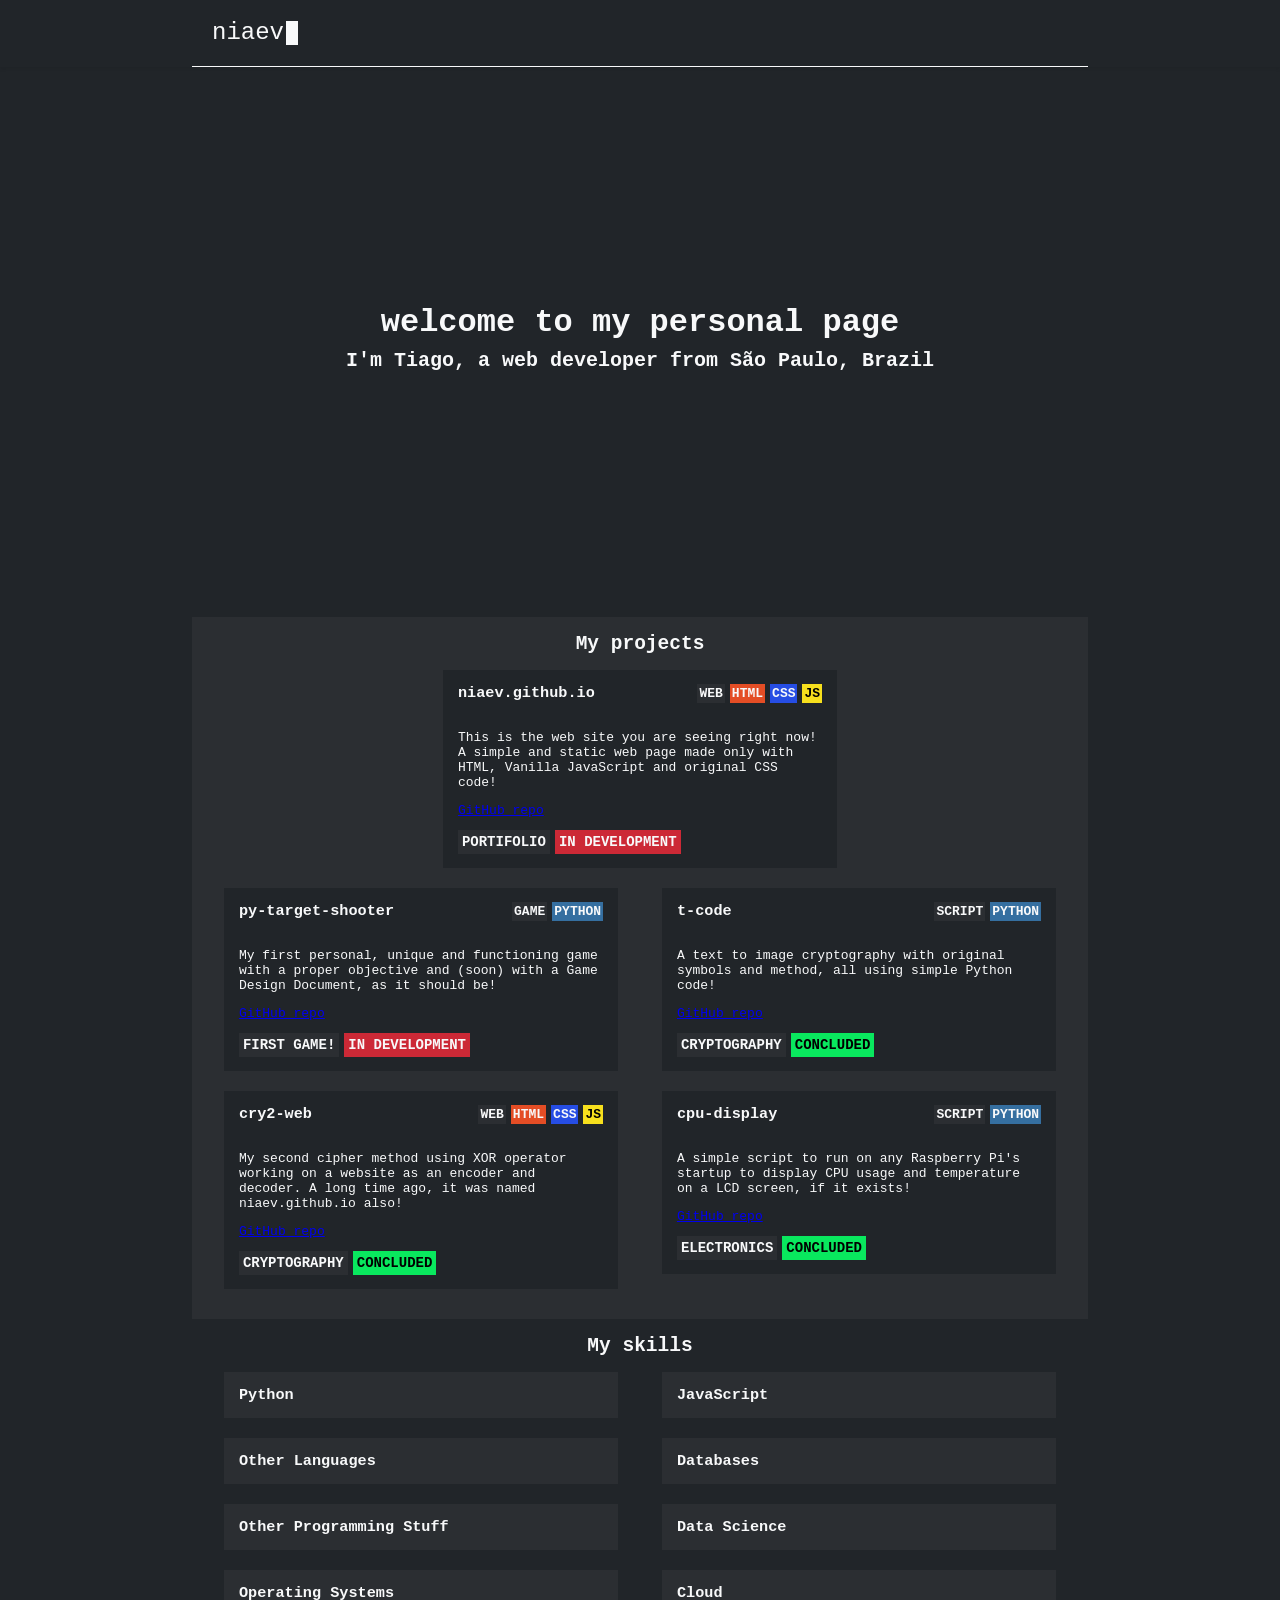
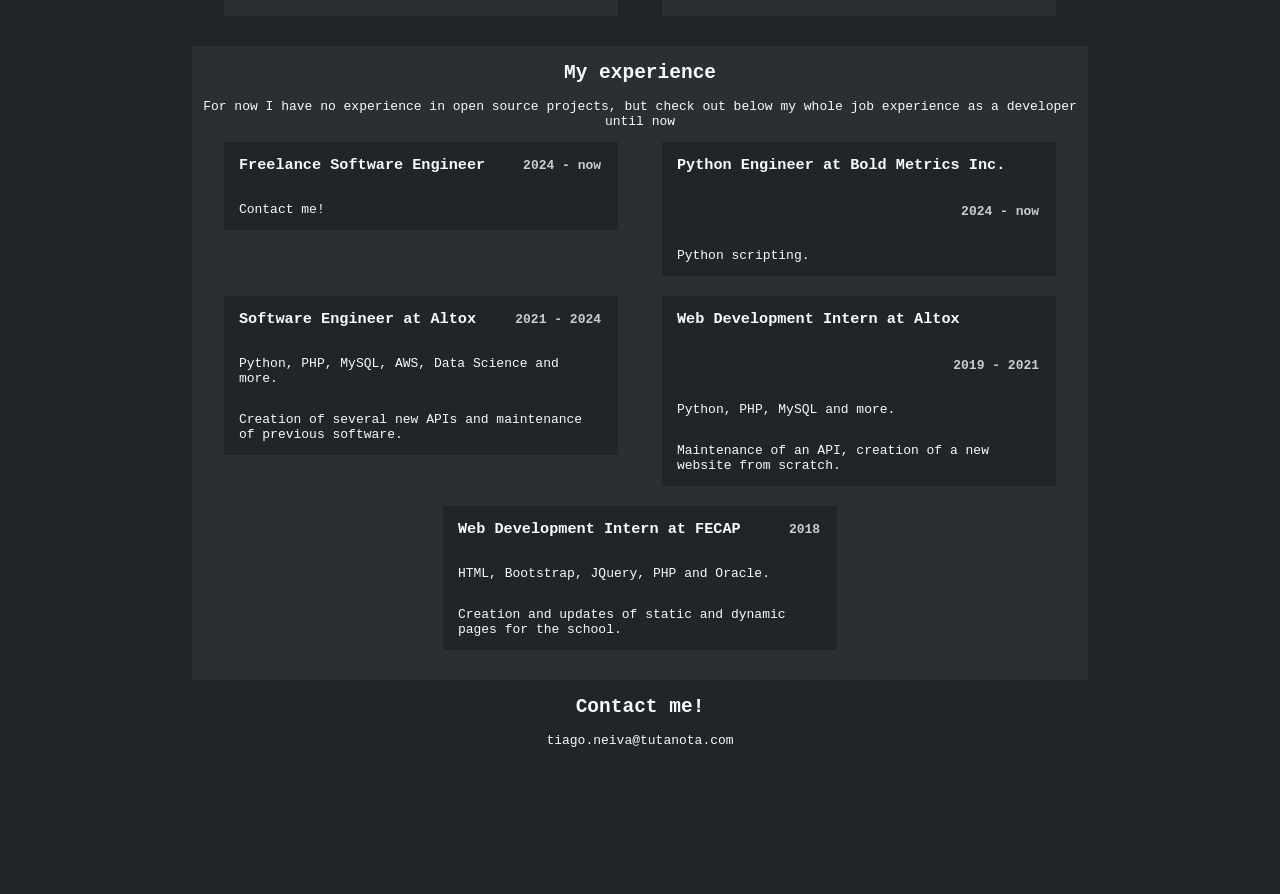
==== index.html @ ee52fa47 "add jobs descriptions" ====
<!DOCTYPE html>
<html lang="en">
<head>
    <meta charset="UTF-8">
    <meta http-equiv="X-UA-Compatible" content="IE=edge">
    <meta name="viewport" content="width=device-width, initial-scale=1.0">
    <title>niaev</title>

    <link rel="stylesheet" href="public/css/base.css">
    <link rel="stylesheet" href="public/css/header.css">
    <link rel="stylesheet" href="public/css/main-content.css">
    <link rel="stylesheet" href="public/css/welcoming.css">
    <link rel="stylesheet" href="public/css/projects.css">
    <link rel="stylesheet" href="public/css/skills.css">
    <link rel="stylesheet" href="public/css/experiences.css">
    <link rel="stylesheet" href="public/css/contact.css">
</head>
<body>
    <header>
        <div class="my-container">
            <div class="my-row">
                <span id="my-name">niaev</span><div class="flashing-thing"></div>
            </div>
        </div>
    </header>

    <main>
        <div class="my-container">
            
            <section class="welcoming">
                <div class="background">
                    <video autoplay="true" loop="true" muted="true">
                        <source src="public/img/laptop-dark.mp4" type="video/mp4">
                    </video>
                </div>
                <div class="text">
                    <h2>welcome to my personal page</h2>
                    <h5>I'm Tiago, a web developer from São Paulo, Brazil</h5>
                </div>
            </section>

            <section>

                <h2>My projects</h2>

                <div class="my-row project-list">
                    
                    <div class="my-cell project-card" style="margin: 0 auto;">
                        <div class="inner-div">
                            <div class="my-row">
                                <h3>niaev.github.io</h3>

                                <span class="language first" id="type">WEB</span>
                                <span class="language" id="html">HTML</span>
                                <span class="language" id="css">CSS</span>
                                <span class="language" id="js">JS</span>
                            </div>
                            <div class="my-row">
                                <p>
                                    This is the web site you are seeing right now! A simple and static web page made only with HTML, Vanilla JavaScript and original CSS code!
                                </p>
                            </div>
                            <div class="my-row">
                                <a 
                                href="https://github.com/Niaev/niaev.github.io">
                                    GitHub repo
                                </a>
                            </div>
                            <div class="my-row">
                                <span class="tag first" id="type">PORTIFOLIO</span>
                                <span class="tag" id="dev">IN DEVELOPMENT</span>
                            </div>
                        </div>
                    </div>

                </div>

                <div class="my-row project-list">
                    
                    <div class="my-cell project-card">
                        <div class="inner-div">
                            <div class="my-row">
                                <h3>py-target-shooter</h3>

                                <span class="language first" id="type">GAME</span>
                                <span class="language" id="py">PYTHON</span>
                            </div>
                            <div class="my-row">
                                <p>
                                    My first personal, unique and functioning game with a proper objective and (soon) with a Game Design Document, as it should be!
                                </p>
                            </div>
                            <div class="my-row">
                                <a 
                                href="https://github.com/Niaev/py-target-shooter">
                                    GitHub repo
                                </a>
                            </div>
                            <div class="my-row">
                                <span class="tag first" id="type">FIRST GAME!</span>
                                <span class="tag" id="dev">IN DEVELOPMENT</span>
                            </div>
                        </div>
                    </div>

                    <div class="my-cell project-card">
                        <div class="inner-div">
                            <div class="my-row">
                                <h3>t-code</h3>

                                <span class="language first" id="type">SCRIPT</span>
                                <span class="language" id="py">PYTHON</span>
                            </div>
                            <div class="my-row">
                                <p>
                                    A text to image cryptography with original symbols and method, all using simple Python code!
                                </p>
                            </div>
                            <div class="my-row">
                                <a 
                                href="https://github.com/Niaev/t-code">
                                    GitHub repo
                                </a>
                            </div>
                            <div class="my-row">
                                <span class="tag first" id="type">CRYPTOGRAPHY</span>
                                <span class="tag" id="finished">CONCLUDED</span>
                            </div>
                        </div>
                    </div>

                </div>

                <div class="my-row project-list">
                    
                    <div class="my-cell project-card">
                        <div class="inner-div">
                            <div class="my-row">
                                <h3>cry2-web</h3>

                                <span class="language first" id="type">WEB</span>
                                <span class="language" id="html">HTML</span>
                                <span class="language" id="css">CSS</span>
                                <span class="language" id="js">JS</span>
                            </div>
                            <div class="my-row">
                                <p>
                                    My second cipher method using XOR operator working on a website as an encoder and decoder. A long time ago, it was named niaev.github.io also! 
                                </p>
                            </div>
                            <div class="my-row">
                                <a 
                                href="https://github.com/Niaev/cry2-web">
                                    GitHub repo
                                </a>
                            </div>
                            <div class="my-row">
                                <span class="tag first" id="type">CRYPTOGRAPHY</span>
                                <span class="tag" id="finished">CONCLUDED</span>
                            </div>
                        </div>
                    </div>

                    <div class="my-cell project-card">
                        <div class="inner-div">
                            <div class="my-row">
                                <h3>cpu-display</h3>

                                <span class="language first" id="type">SCRIPT</span>
                                <span class="language" id="py">PYTHON</span>
                            </div>
                            <div class="my-row">
                                <p>
                                    A simple script to run on any Raspberry Pi's startup to display CPU usage and temperature on a LCD screen, if it exists!
                                </p>
                            </div>
                            <div class="my-row">
                                <a 
                                href="https://github.com/Niaev/cry2-web">
                                    GitHub repo
                                </a>
                            </div>
                            <div class="my-row">
                                <span class="tag first" id="type">ELECTRONICS</span>
                                <span class="tag" id="finished">CONCLUDED</span>
                            </div>
                        </div>
                    </div>

                </div>
            
            </section>

            <section>

                <h2>My skills</h2>

                <div class="my-row skill-list">

                    <div class="my-cell skill-card">
                        <div class="inner-div">
                            <div class="my-row">
                                <h3>Python</h3>
                            </div>
                        </div>
                    </div>

                    <div class="my-cell skill-card">
                        <div class="inner-div">
                            <div class="my-row">
                                <h3>JavaScript</h3>
                            </div>
                        </div>
                    </div>

                </div>

                <div class="my-row skill-list">

                    <div class="my-cell skill-card">
                        <div class="inner-div">
                            <div class="my-row">
                                <h3>Other Languages</h3>
                            </div>
                        </div>
                    </div>

                    <div class="my-cell skill-card">
                        <div class="inner-div">
                            <div class="my-row">
                                <h3>Databases</h3>
                            </div>
                        </div>
                    </div>

                </div>

                <div class="my-row skill-list">

                    <div class="my-cell skill-card">
                        <div class="inner-div">
                            <div class="my-row">
                                <h3>Other Programming Stuff</h3>
                            </div>
                        </div>
                    </div>

                    <div class="my-cell skill-card">
                        <div class="inner-div">
                            <div class="my-row">
                                <h3>Data Science</h3>
                            </div>
                        </div>
                    </div>

                </div>

                <div class="my-row skill-list">

                    <div class="my-cell skill-card">
                        <div class="inner-div">
                            <div class="my-row">
                                <h3>Operating Systems</h3>
                            </div>
                        </div>
                    </div>

                    <div class="my-cell skill-card">
                        <div class="inner-div">
                            <div class="my-row">
                                <h3>Cloud</h3>
                            </div>
                        </div>
                    </div>

                </div>

            </section>
            
            <section>

                <h2>My experience</h2>

                <p class="exp-text">
                    For now I have no experience in open source projects, but check out below my whole job experience as a developer until now
                </p>

                <div class="my-row exp-list">

                    <div class="my-cell exp-card">
                        <div class="inner-div">
                            <div class="my-row">
                                <h3>Freelance Software Engineer</h3>

                                <span class="time-period">2024 - now</span>
                            </div>
                            <div class="my-row">
                                <p>
                                    Contact me!
                                </p>
                            </div>
                        </div>
                    </div>

                    <div class="my-cell exp-card">
                        <div class="inner-div">
                            <div class="my-row">
                                <h3>Python Engineer at Bold Metrics Inc.</h3>

                                <span class="time-period">2024 - now</span>
                            </div>
                            <div class="my-row">
                                <p>
                                    Python scripting.
                                </p>
                            </div>
                        </div>
                    </div>

                </div>

                <div class="my-row exp-list">

                    <div class="my-cell exp-card">
                        <div class="inner-div">
                            <div class="my-row">
                                <h3>Software Engineer at Altox</h3>

                                <span class="time-period">2021 - 2024</span>
                            </div>
                            <div class="my-row">
                                <p>
                                    Python, PHP, MySQL, AWS, Data Science and more.
                                </p>
                                <p>
                                    Creation of several new APIs and maintenance of previous software.
                                </p>
                            </div>
                        </div>
                    </div>

                    <div class="my-cell exp-card">
                        <div class="inner-div">
                            <div class="my-row">
                                <h3>Web Development Intern at Altox</h3>

                                <span class="time-period">2019 - 2021</span>
                            </div>
                            <div class="my-row">
                                <p>
                                    Python, PHP, MySQL and more.
                                </p>
                                <p>
                                    Maintenance of an API, creation of a new website from scratch.
                                </p>
                            </div>
                        </div>
                    </div>

                </div>

                <div class="my-row exp-list">

                    <div class="my-cell exp-card" style="margin: 0 auto;">
                        <div class="inner-div">
                            <div class="my-row">
                                <h3>Web Development Intern at FECAP</h3>

                                <span class="time-period">2018</span>
                            </div>
                            <div class="my-row">
                                <p>
                                    HTML, Bootstrap, JQuery, PHP and Oracle.
                                </p>
                                <p>
                                    Creation and updates of static and dynamic pages for the school.
                                </p>
                            </div>
                        </div>
                    </div>

                </div>

            </section>

            <section>

                <h2>Contact me!</h2>

                <p class="ctc-text">
                    <a href="mailto:tiago.neiva@tutanota.com">tiago.neiva@tutanota.com</a>
                </p>

            </section>

        </div>
    </main>

    <script src="public/js/flashing-thing.js"></script>
</body>
</html>
---- public/css/base.css ----
/* GENERAL STYLES */

html, body {
    height: 100%;
    width: 100%;
    margin: 0;
}

body {
    font-family: monospace;
    background-color: #212529;
    color: #f8f9fa;
}

h1, h2, h3, h4, h5, h6 {
    font-weight: bold;
}

/* CUSTOM FLEX BOX SYSTEM */

.my-flex {
    display: flex;
}

.my-container {
    margin: 0 auto;
}

.my-row, .my-col {
    display: flex;
    flex-wrap: wrap;
}

.my-row {
    flex-direction: row;
}

.my-col {
    flex-direction: column;
}

.my-cell {
    flex: 0 0 auto
}
---- public/css/header.css ----
header {
    display: flex;
    width: 100%;
    box-shadow: 0 3px 3px rgba(0, 0, 0, 0.05);
}

header .my-container {
    display: flex;
    margin: 0 auto;
    width: 70%;
    background-color: transparent!important;
    border-bottom: 1px solid #f8f9fa;
    line-height: 36px;
}

header .my-row {
    align-self: center;
    justify-content: start;
    align-items: center;
    width: 100%;
    margin: 0 20px;
    padding: 10px 0;
}

header #my-name {
    color: inherit;
    cursor: pointer;
    margin-right: 2px;
    padding-top: 0.3125rem;
    padding-bottom: 0.3125rem;
    font-size: 1.5rem;
}

header #my-name:hover {
    color: inherit;
}

header .flashing-thing {
    height: 24px;
    width: 12px;
    background-color: #f8f9fa;
}

header .logo-cell {
    display: flex;
    align-items: center;
    justify-content: center;
}

/* MEDIA QUERY  */
@media screen and (max-width: 1920px) {
    header .my-container {
        max-width: 70%
    }
}

@media screen and (min-width: 1921px) {
    header .my-container {
        max-width: 1920px;
    }
}
---- public/css/main-content.css ----
main .my-container {
}

main section {
    min-height: 200px;
}

main section:nth-child(even) {
    background-color: #817f821a;
}

main section:not(.welcoming) {
    padding: 1px 10px 10px 10px;
}

main section:not(.welcoming) h2 {
    text-align: center;
    margin: 15px auto;
}

/* MEDIA QUERY  */
@media screen and (max-width: 1920px) {
    main .my-container {
        max-width: 70%
    }
}

@media screen and (min-width: 1921px) {
    main .my-container {
        max-width: 1920px;
    }
}
---- public/css/welcoming.css ----
.welcoming {
    height: 100vh;
    max-height: 550px;
    position: relative;
}

.welcoming .background {
    display: flex;
    width: 100%;
    height: 100%;
    justify-content: center;
    align-items: center;
    position: absolute;
    opacity: 0.3;
    overflow-x: hidden;
}

.welcoming .background video {
    height: 50%;
    max-width: 175%;
}

.welcoming .text {
    display: flex;
    width: 100%;
    height: 100%;
    justify-content: center;
    align-items: center;
    flex-direction: column;
    position: absolute;
}

.welcoming .text h2, .welcoming .text h5 {
    margin: 0 0 8px 0;
}

.welcoming .text h2 {
    font-weight: bold;
    text-align: center;
    font-size: 32px;

}

.welcoming .text h5 {
    text-align: center;
    font-size: 20px;
}
---- public/css/projects.css ----
.project-list {
    margin-bottom: 20px;
}

.project-card {
    flex: 0 0 50%;
}

.project-card .inner-div {
    background-color: #212529;
    width: 90%;
    margin: 0 auto;
    transition: all 0.5s ease;
}

.project-card .inner-div:hover {
    height: 100%;
    width: 100%;
    box-shadow: 0 0 20px rgba(0, 0, 0, 0.05);
    cursor: pointer;
}

.project-card .inner-div h3, .project-card .inner-div .language {
    margin-top: 14px;
    margin-bottom: 14px;
}

.project-card .inner-div .my-row {
    margin-right: 15px;
    margin-left: 15px;
}

.project-card .inner-div a {
    margin-bottom: 12px;
}

.language {
    --language-bg-color: #000;

    font-weight: bold;
    padding: 2px;
    margin-left: 5px;
    background-color: var(--language-bg-color);
}

.language.first {
    margin-left: auto;
}

.language#html {
    --language-bg-color: #e44d25;
}

.language#css {
    --language-bg-color: #264de4;
}

.language#js {
    --language-bg-color: #f7e01d;
    color: #000;
}

.language#py {
    --language-bg-color: #356fa0;
}

.language#type {
    --language-bg-color: #817f821a;
}

.tag {
    --tag-bg-color: #000;

    font-weight: bold;
    font-size: 14px;
    padding: 4px;
    margin-left: 5px;
    margin-bottom: 14px;
    background-color: var(--tag-bg-color);
}

.tag.first {
    margin-left: 0;
}

.tag#dev {
    --tag-bg-color: #CC2936;
}

.tag#finished {
    --tag-bg-color: #09E85E;
    color: #000;
}

.tag#type {
    --tag-bg-color: #817f821a;
}
---- public/css/skills.css ----
.skill-list {
    margin-bottom: 20px;
}

.skill-card {
    flex: 0 0 50%;
}

.skill-card .inner-div {
    background-color: #2b2e32;
    width: 90%;
    margin: 0 auto;
    transition: all 0.5s ease;
}

.skill-card .inner-div:hover {
    height: 100%;
    width: 100%;
    box-shadow: 0 0 20px rgba(0, 0, 0, 0.05);
    cursor: pointer;
}

.skill-card .inner-div h3, .skill-card .inner-div .language {
    margin-top: 14px;
    margin-bottom: 14px;
}

.skill-card .inner-div .my-row {
    margin-right: 15px;
    margin-left: 15px;
}

.skill-card .inner-div a {
    margin-bottom: 12px;
}
---- public/css/experiences.css ----
.exp-text {
    text-align: center;
}

.exp-list {
    margin-bottom: 20px;
}

.exp-card {
    flex: 0 0 50%;
}

.exp-card .inner-div {
    background-color: #212529;
    width: 90%;
    margin: 0 auto;
    transition: all 0.5s ease;
}

.exp-card .inner-div:hover {
    height: 100%;
    width: 100%;
    box-shadow: 0 0 20px rgba(0, 0, 0, 0.05);
    cursor: pointer;
}

.exp-card .inner-div h3, .exp-card .inner-div .time-period {
    margin-top: 14px;
    margin-bottom: 14px;
}

.exp-card .inner-div .my-row {
    margin-right: 15px;
    margin-left: 15px;
}

.exp-card .inner-div a {
    margin-bottom: 12px;
}

.time-period {
    margin-left: auto;
    padding: 2px;
    font-weight: bold;
    color: #ccc;
}
---- public/css/contact.css ----
.ctc-text {
    text-align: center;
}

.ctc-text a {
    text-decoration: none;
    color: #f8f9fa;
}
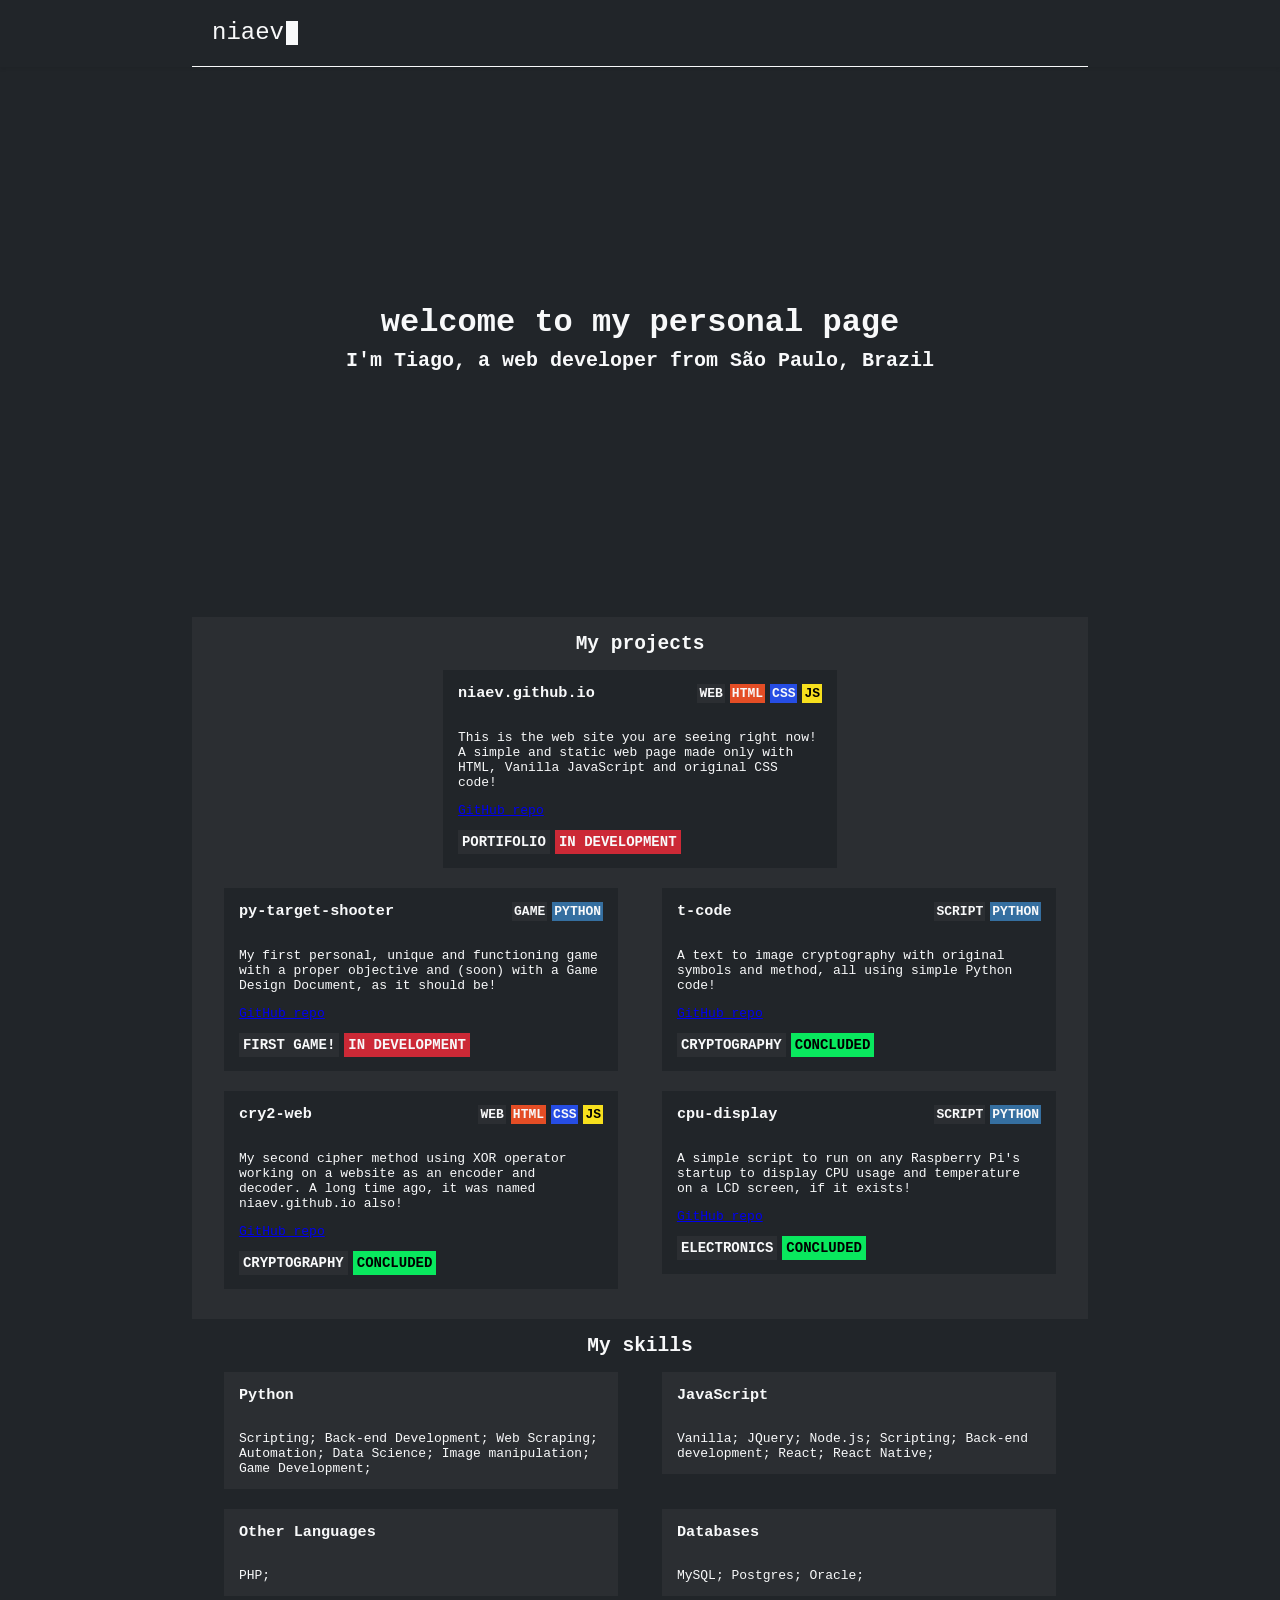
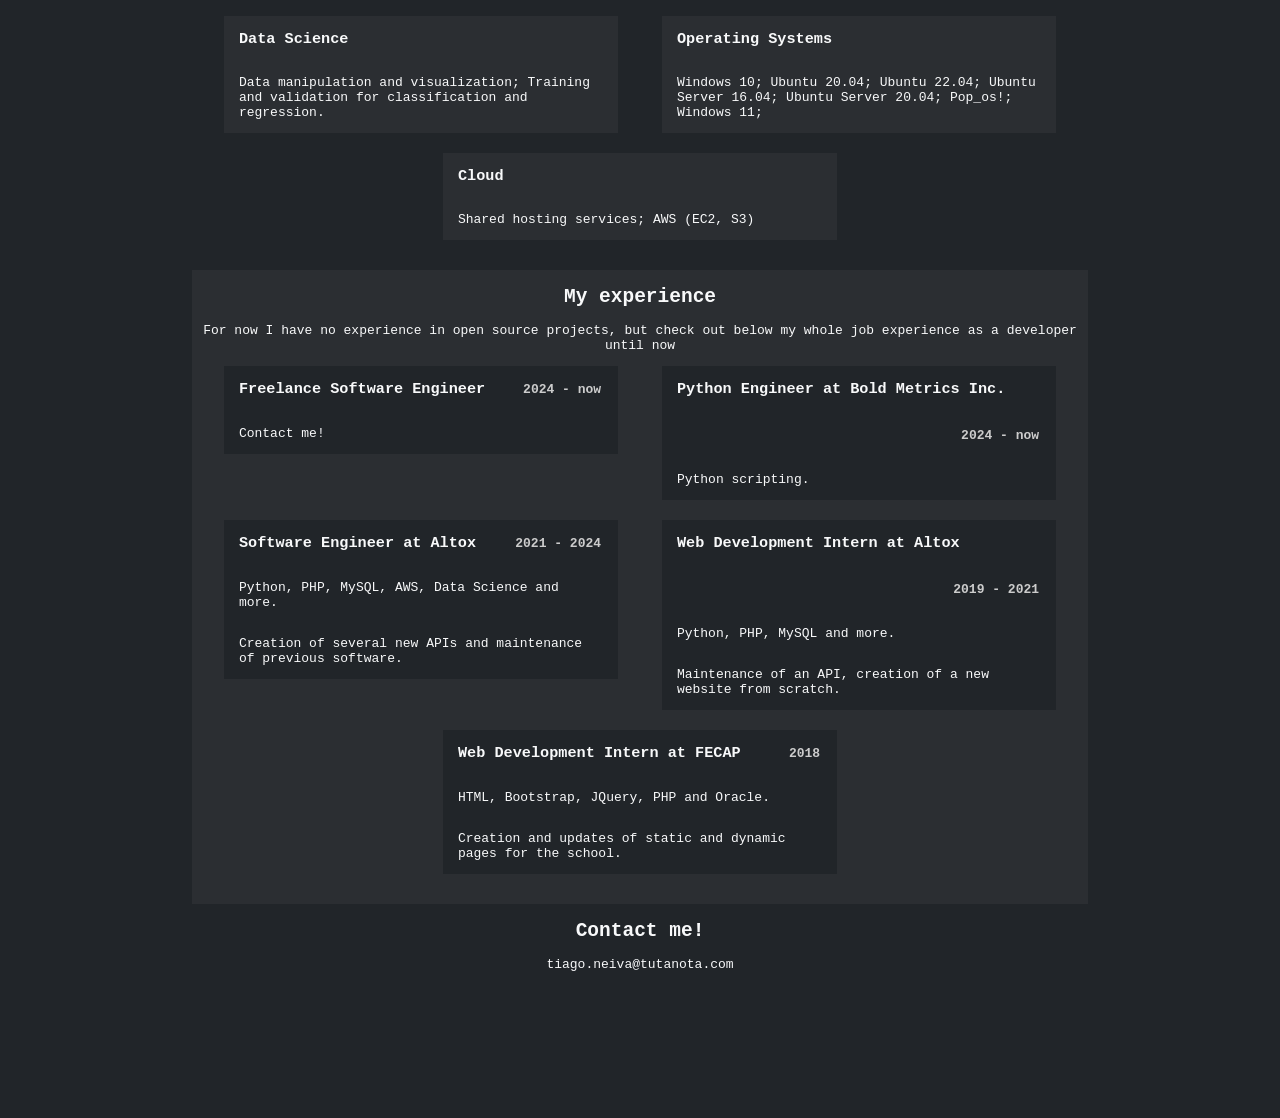
==== commit 2f764dd6: "add skills descriptions" ====
--- a/index.html
+++ b/index.html
@@ -202,6 +202,11 @@
                             <div class="my-row">
                                 <h3>Python</h3>
                             </div>
+                            <div class="my-row">
+                                <p>
+                                    Scripting; Back-end Development; Web Scraping; Automation; Data Science; Image manipulation; Game Development;
+                                </p>
+                            </div>
                         </div>
                     </div>
 
@@ -210,6 +215,11 @@
                             <div class="my-row">
                                 <h3>JavaScript</h3>
                             </div>
+                            <div class="my-row">
+                                <p>
+                                    Vanilla; JQuery; Node.js; Scripting; Back-end development; React; React Native; 
+                                </p>
+                            </div>
                         </div>
                     </div>
 
@@ -222,6 +232,11 @@
                             <div class="my-row">
                                 <h3>Other Languages</h3>
                             </div>
+                            <div class="my-row">
+                                <p>
+                                    PHP; 
+                                </p>
+                            </div>
                         </div>
                     </div>
 
@@ -230,6 +245,11 @@
                             <div class="my-row">
                                 <h3>Databases</h3>
                             </div>
+                            <div class="my-row">
+                                <p>
+                                    MySQL; Postgres; Oracle;
+                                </p>
+                            </div>
                         </div>
                     </div>
 
@@ -240,16 +260,26 @@
                     <div class="my-cell skill-card">
                         <div class="inner-div">
                             <div class="my-row">
-                                <h3>Other Programming Stuff</h3>
-                            </div>
-                        </div>
-                    </div>
-
-                    <div class="my-cell skill-card">
-                        <div class="inner-div">
-                            <div class="my-row">
                                 <h3>Data Science</h3>
                             </div>
+                            <div class="my-row">
+                                <p>
+                                    Data manipulation and visualization; Training and validation for classification and regression. 
+                                </p>
+                            </div>
+                        </div>
+                    </div>
+
+                    <div class="my-cell skill-card">
+                        <div class="inner-div">
+                            <div class="my-row">
+                                <h3>Operating Systems</h3>
+                            </div>
+                            <div class="my-row">
+                                <p>
+                                    Windows 10; Ubuntu 20.04; Ubuntu 22.04; Ubuntu Server 16.04; Ubuntu Server 20.04; Pop_os!; Windows 11;
+                                </p>
+                            </div>
                         </div>
                     </div>
 
@@ -257,18 +287,15 @@
 
                 <div class="my-row skill-list">
 
-                    <div class="my-cell skill-card">
-                        <div class="inner-div">
-                            <div class="my-row">
-                                <h3>Operating Systems</h3>
-                            </div>
-                        </div>
-                    </div>
-
-                    <div class="my-cell skill-card">
+                    <div class="my-cell skill-card" style="margin: 0 auto;">
                         <div class="inner-div">
                             <div class="my-row">
                                 <h3>Cloud</h3>
+                            </div>
+                            <div class="my-row">
+                                <p>
+                                    Shared hosting services; AWS (EC2, S3)
+                                </p>
                             </div>
                         </div>
                     </div>
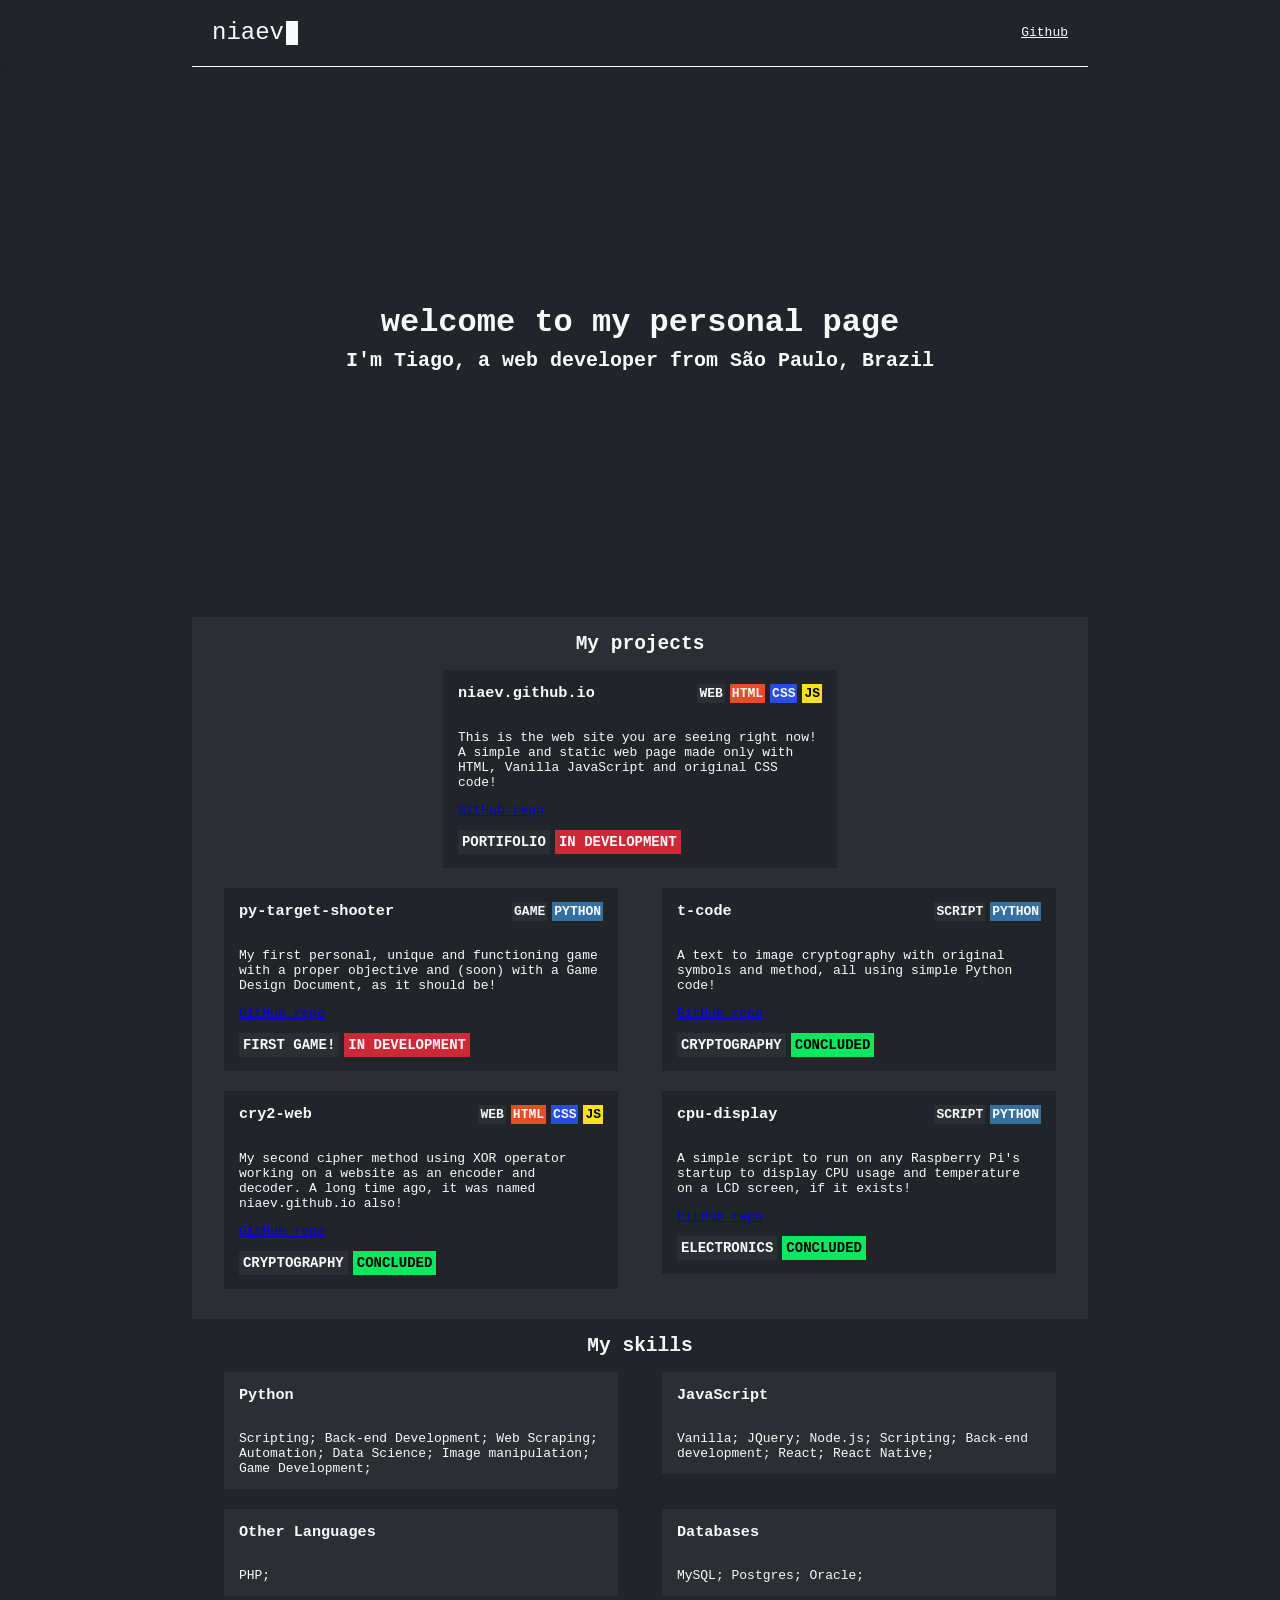
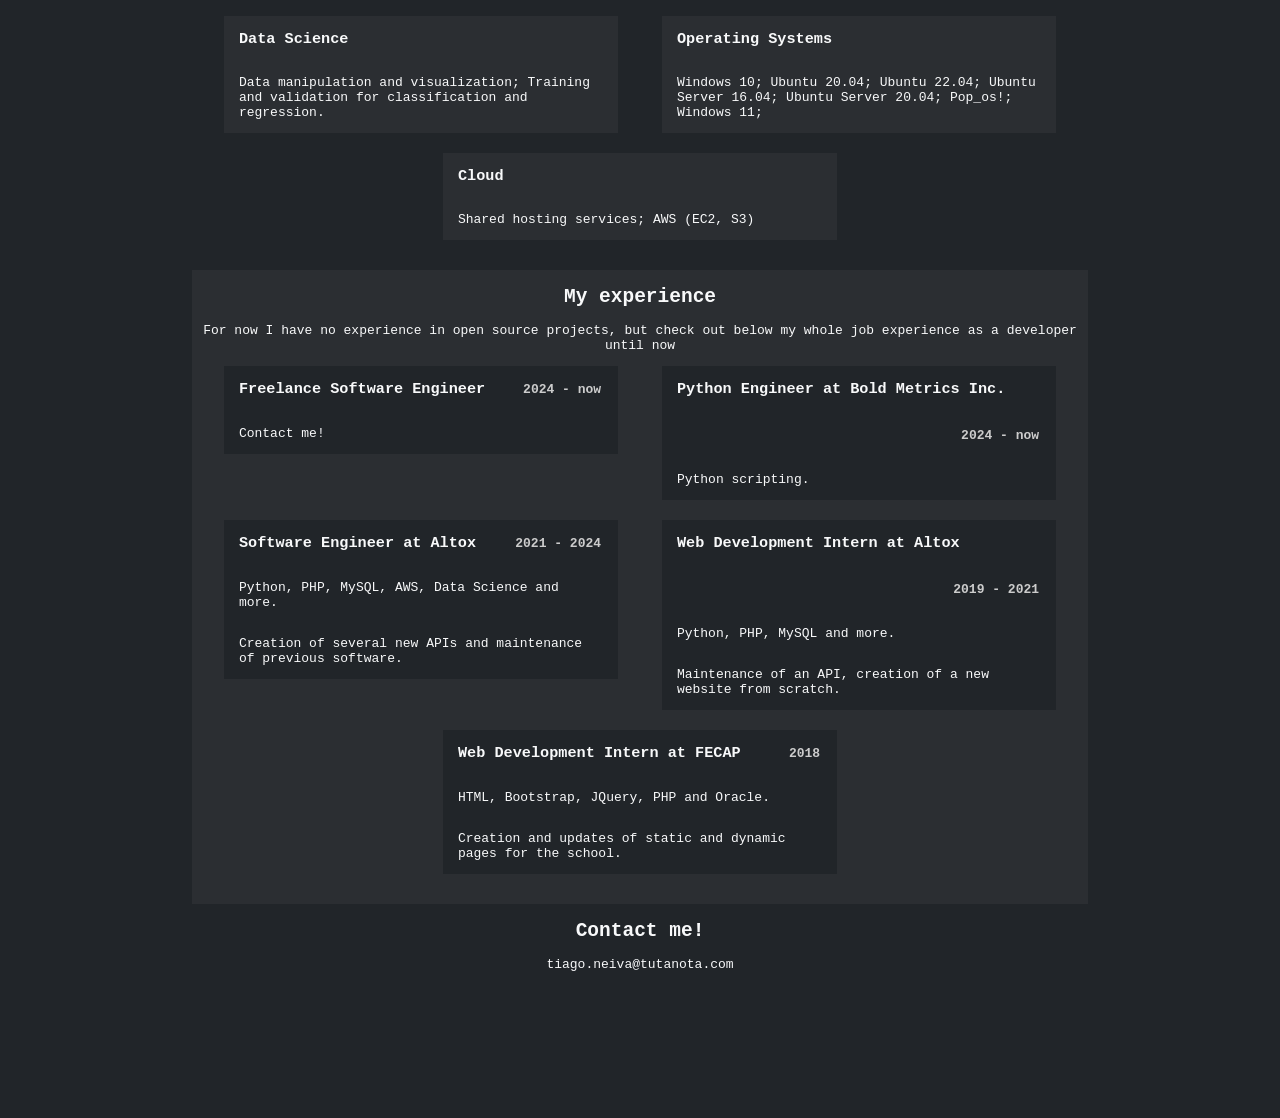
==== commit b90d9b02: "add github link" ====
--- a/index.html
+++ b/index.html
@@ -20,6 +20,8 @@
         <div class="my-container">
             <div class="my-row">
                 <span id="my-name">niaev</span><div class="flashing-thing"></div>
+
+                <span id="github-link"><a href="github.com/Niaev">Github</a></span>
             </div>
         </div>
     </header>
--- a/public/css/header.css
+++ b/public/css/header.css
@@ -47,6 +47,14 @@
     justify-content: center;
 }
 
+header #github-link {
+    margin-left: auto;
+}
+
+header #github-link a {
+    color: #f8f9fa;
+}
+
 /* MEDIA QUERY  */
 @media screen and (max-width: 1920px) {
     header .my-container {
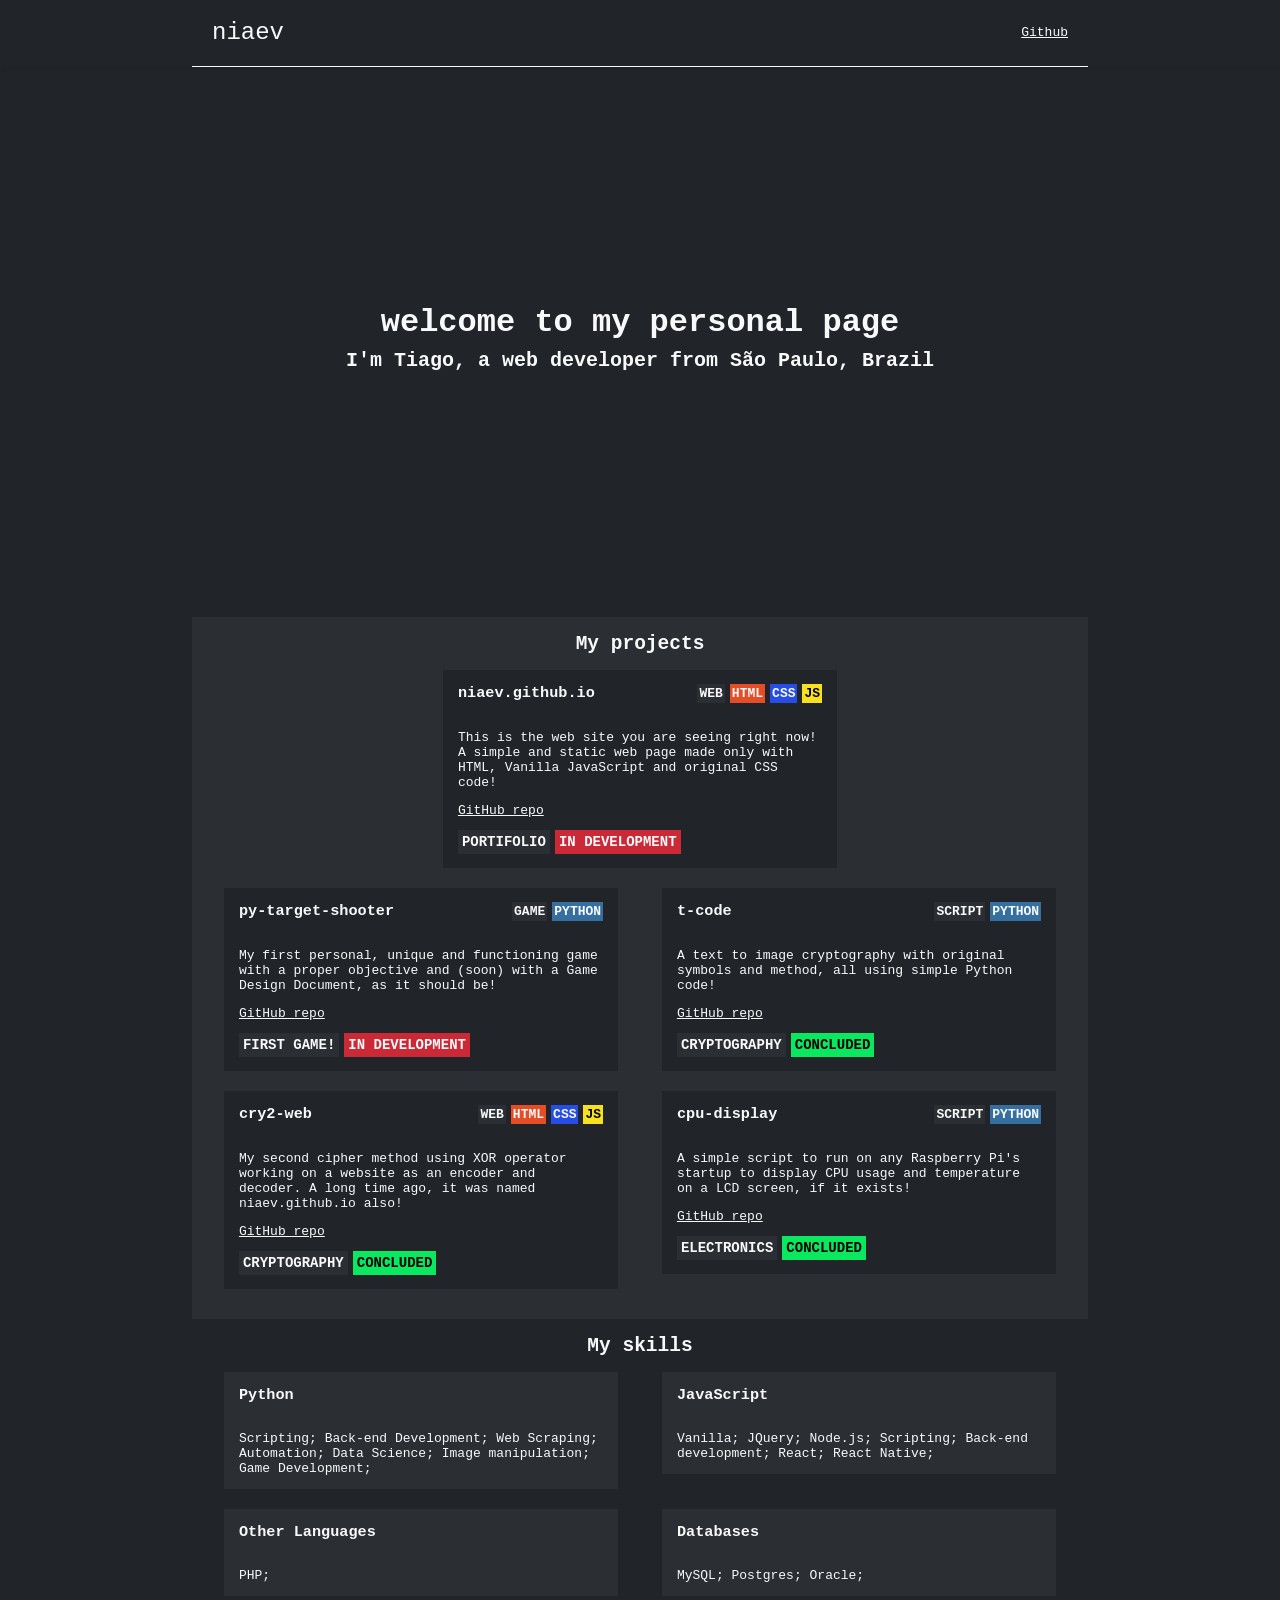
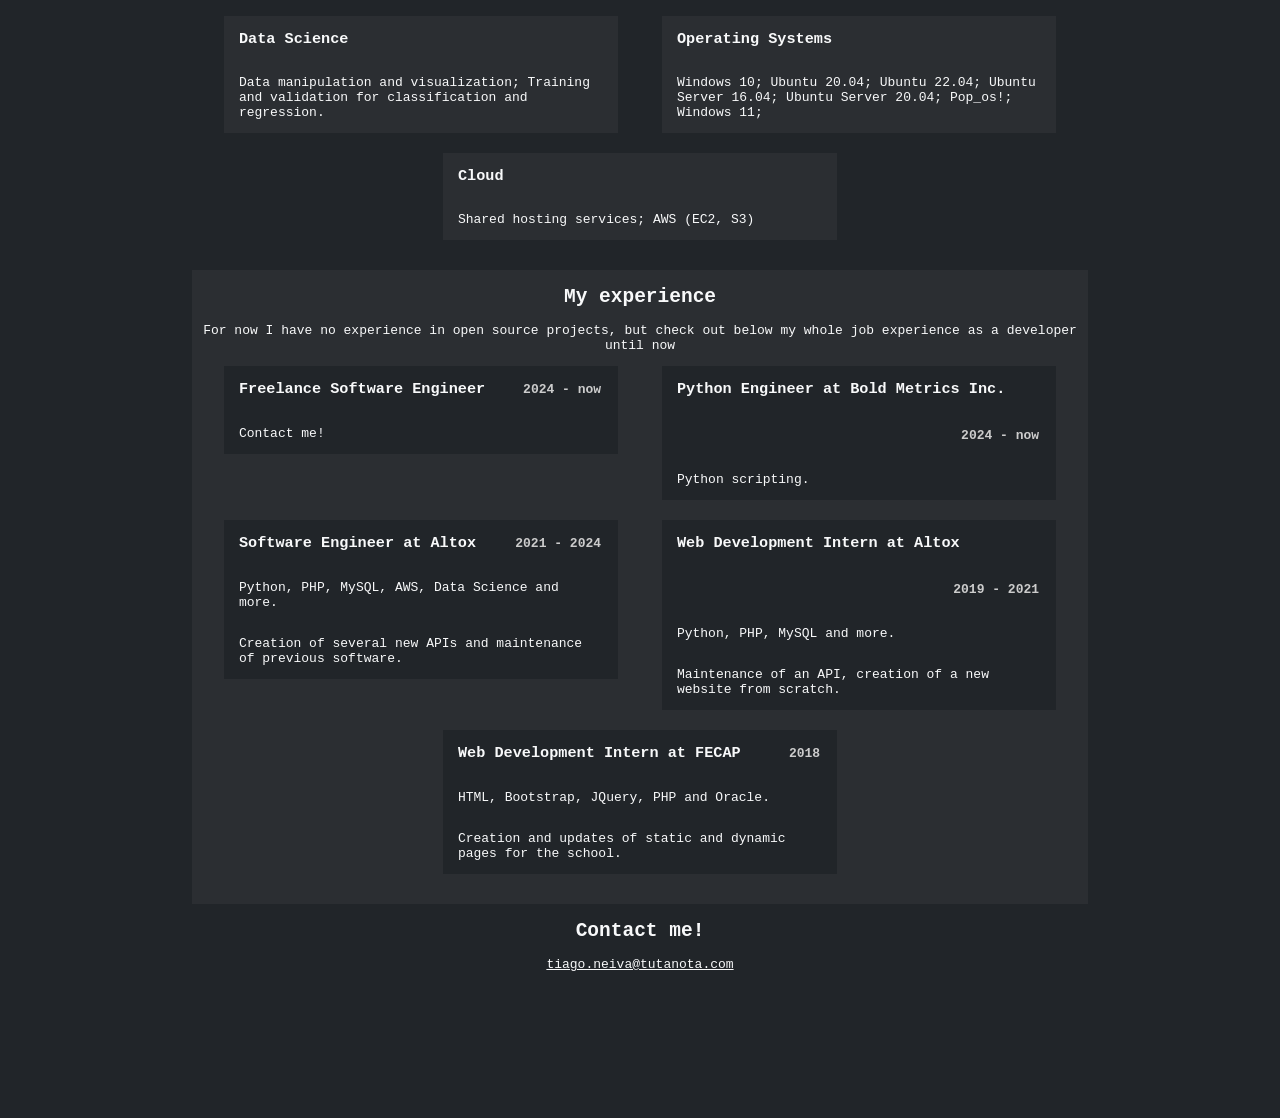
==== commit 34b3c7e0: "fix links" ====
--- a/index.html
+++ b/index.html
@@ -21,7 +21,7 @@
             <div class="my-row">
                 <span id="my-name">niaev</span><div class="flashing-thing"></div>
 
-                <span id="github-link"><a href="github.com/Niaev">Github</a></span>
+                <span id="github-link"><a href="https//:github.com/Niaev" target="_blank">Github</a></span>
             </div>
         </div>
     </header>
@@ -64,7 +64,7 @@
                             </div>
                             <div class="my-row">
                                 <a 
-                                href="https://github.com/Niaev/niaev.github.io">
+                                href="https://github.com/Niaev/niaev.github.io" target="_blank">
                                     GitHub repo
                                 </a>
                             </div>
@@ -94,7 +94,7 @@
                             </div>
                             <div class="my-row">
                                 <a 
-                                href="https://github.com/Niaev/py-target-shooter">
+                                href="https://github.com/Niaev/py-target-shooter" target="_blank">
                                     GitHub repo
                                 </a>
                             </div>
@@ -120,7 +120,7 @@
                             </div>
                             <div class="my-row">
                                 <a 
-                                href="https://github.com/Niaev/t-code">
+                                href="https://github.com/Niaev/t-code" target="_blank">
                                     GitHub repo
                                 </a>
                             </div>
@@ -152,7 +152,7 @@
                             </div>
                             <div class="my-row">
                                 <a 
-                                href="https://github.com/Niaev/cry2-web">
+                                href="https://github.com/Niaev/cry2-web" target="_blank">
                                     GitHub repo
                                 </a>
                             </div>
@@ -178,7 +178,7 @@
                             </div>
                             <div class="my-row">
                                 <a 
-                                href="https://github.com/Niaev/cry2-web">
+                                href="https://github.com/Niaev/cpu_display" target="_blank">
                                     GitHub repo
                                 </a>
                             </div>
@@ -417,7 +417,7 @@
                 <h2>Contact me!</h2>
 
                 <p class="ctc-text">
-                    <a href="mailto:tiago.neiva@tutanota.com">tiago.neiva@tutanota.com</a>
+                    <a href="mailto:tiago.neiva@tutanota.com" target="_blank">tiago.neiva@tutanota.com</a>
                 </p>
 
             </section>
--- a/public/css/projects.css
+++ b/public/css/projects.css
@@ -32,6 +32,7 @@
 
 .project-card .inner-div a {
     margin-bottom: 12px;
+    color: #f8f9fa;
 }
 
 .language {
--- a/public/css/contact.css
+++ b/public/css/contact.css
@@ -3,6 +3,5 @@
 }
 
 .ctc-text a {
-    text-decoration: none;
     color: #f8f9fa;
 }
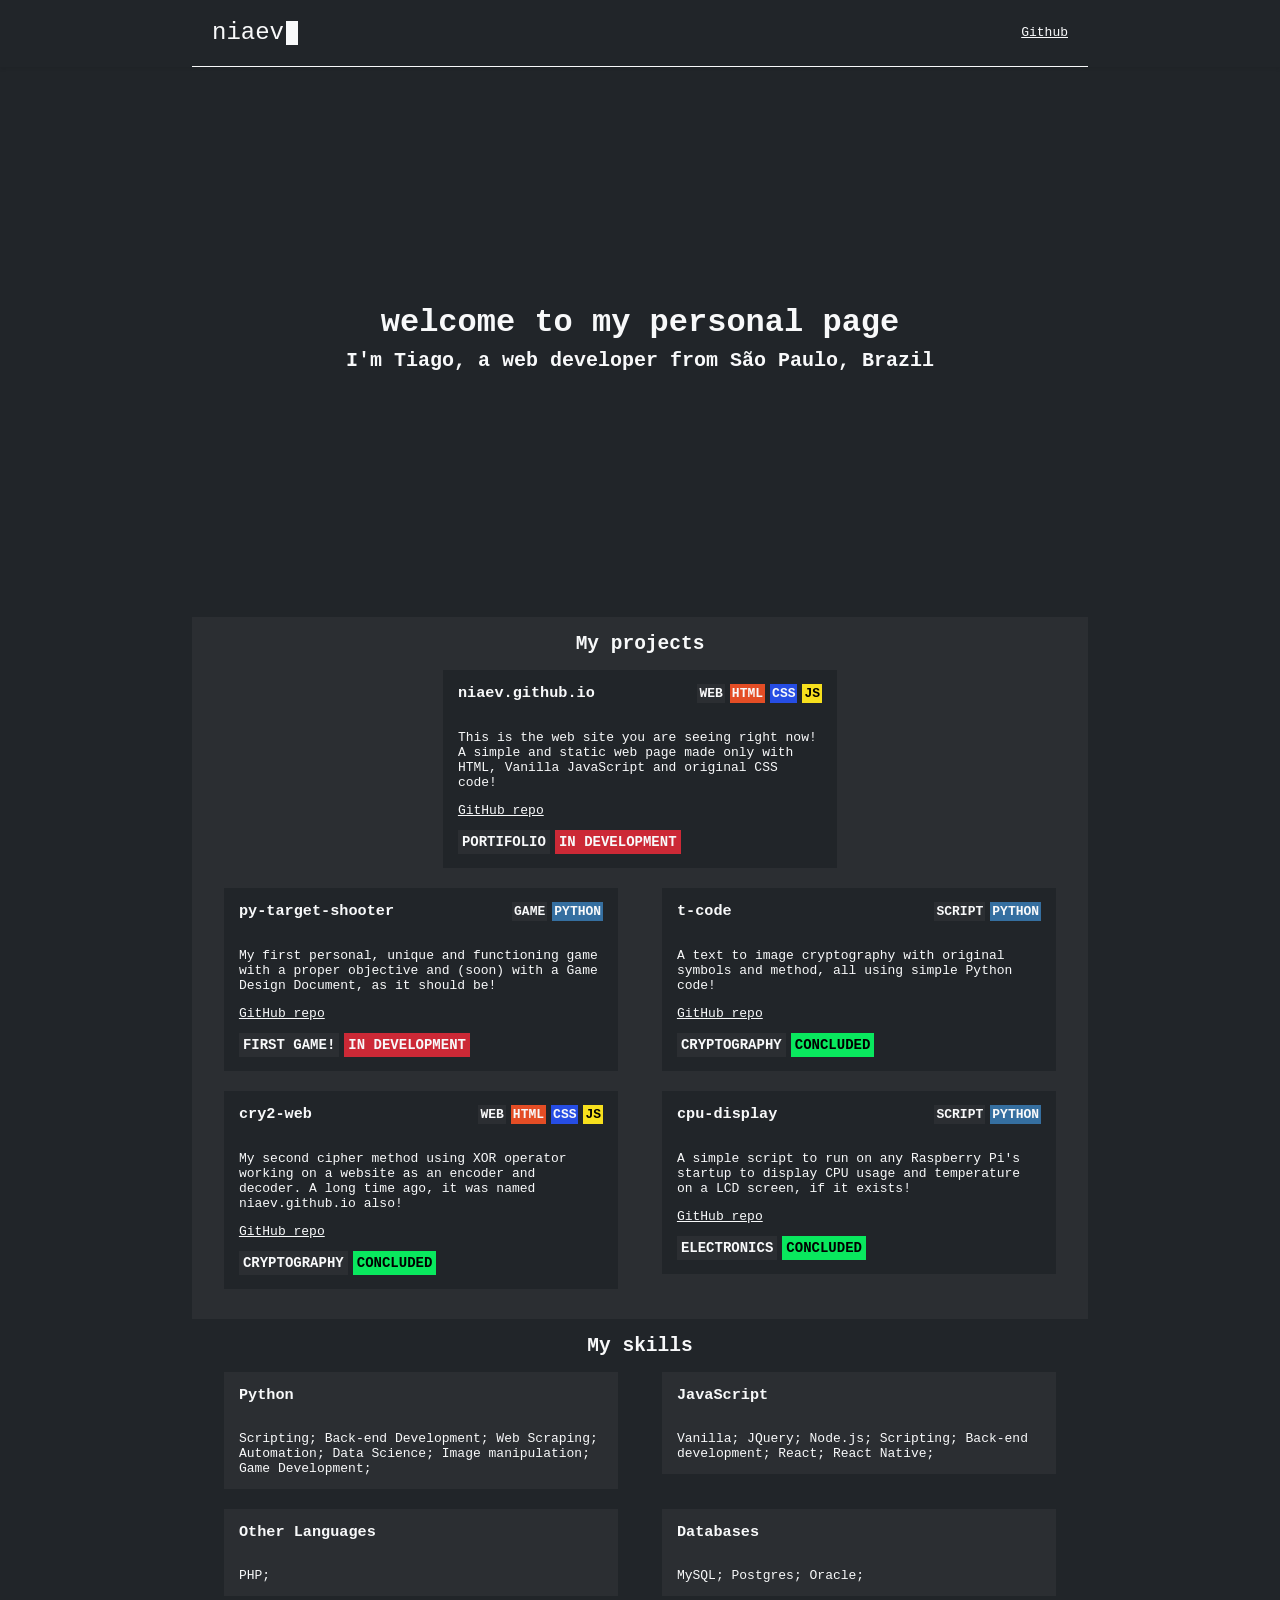
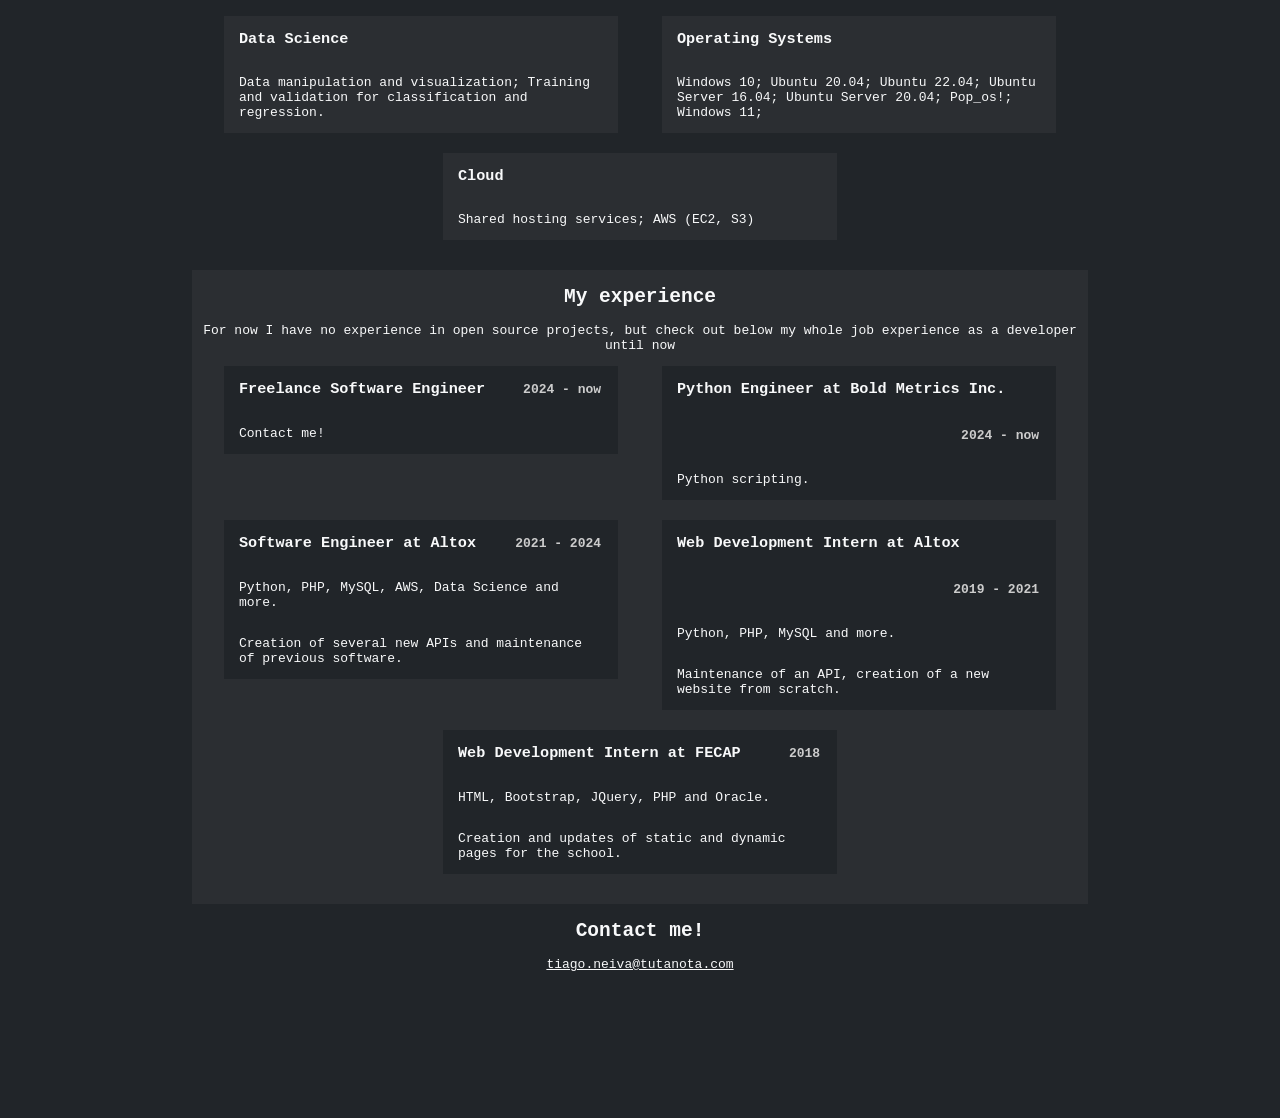
==== commit 7cbee48d: "fixed github link" ====
--- a/index.html
+++ b/index.html
@@ -21,7 +21,7 @@
             <div class="my-row">
                 <span id="my-name">niaev</span><div class="flashing-thing"></div>
 
-                <span id="github-link"><a href="https//:github.com/Niaev" target="_blank">Github</a></span>
+                <span id="github-link"><a href="https://github.com/Niaev" target="_blank">Github</a></span>
             </div>
         </div>
     </header>
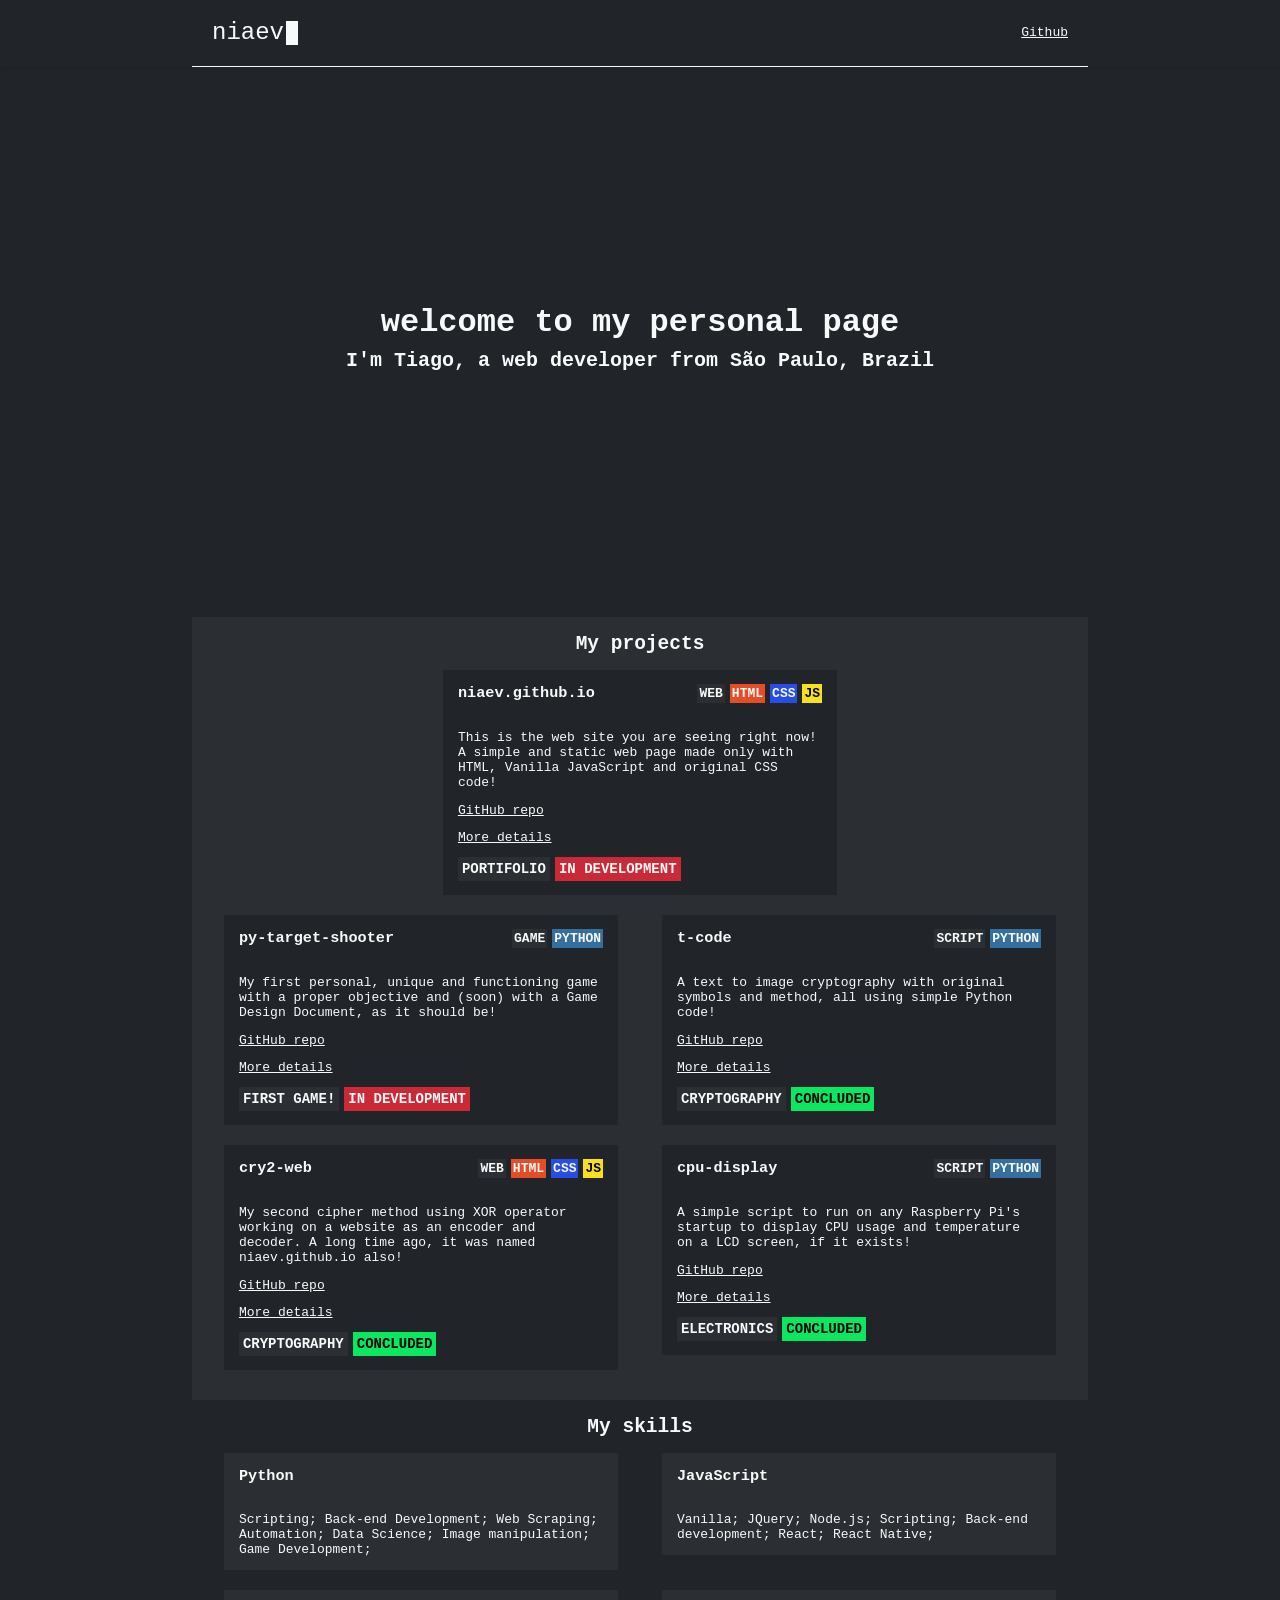
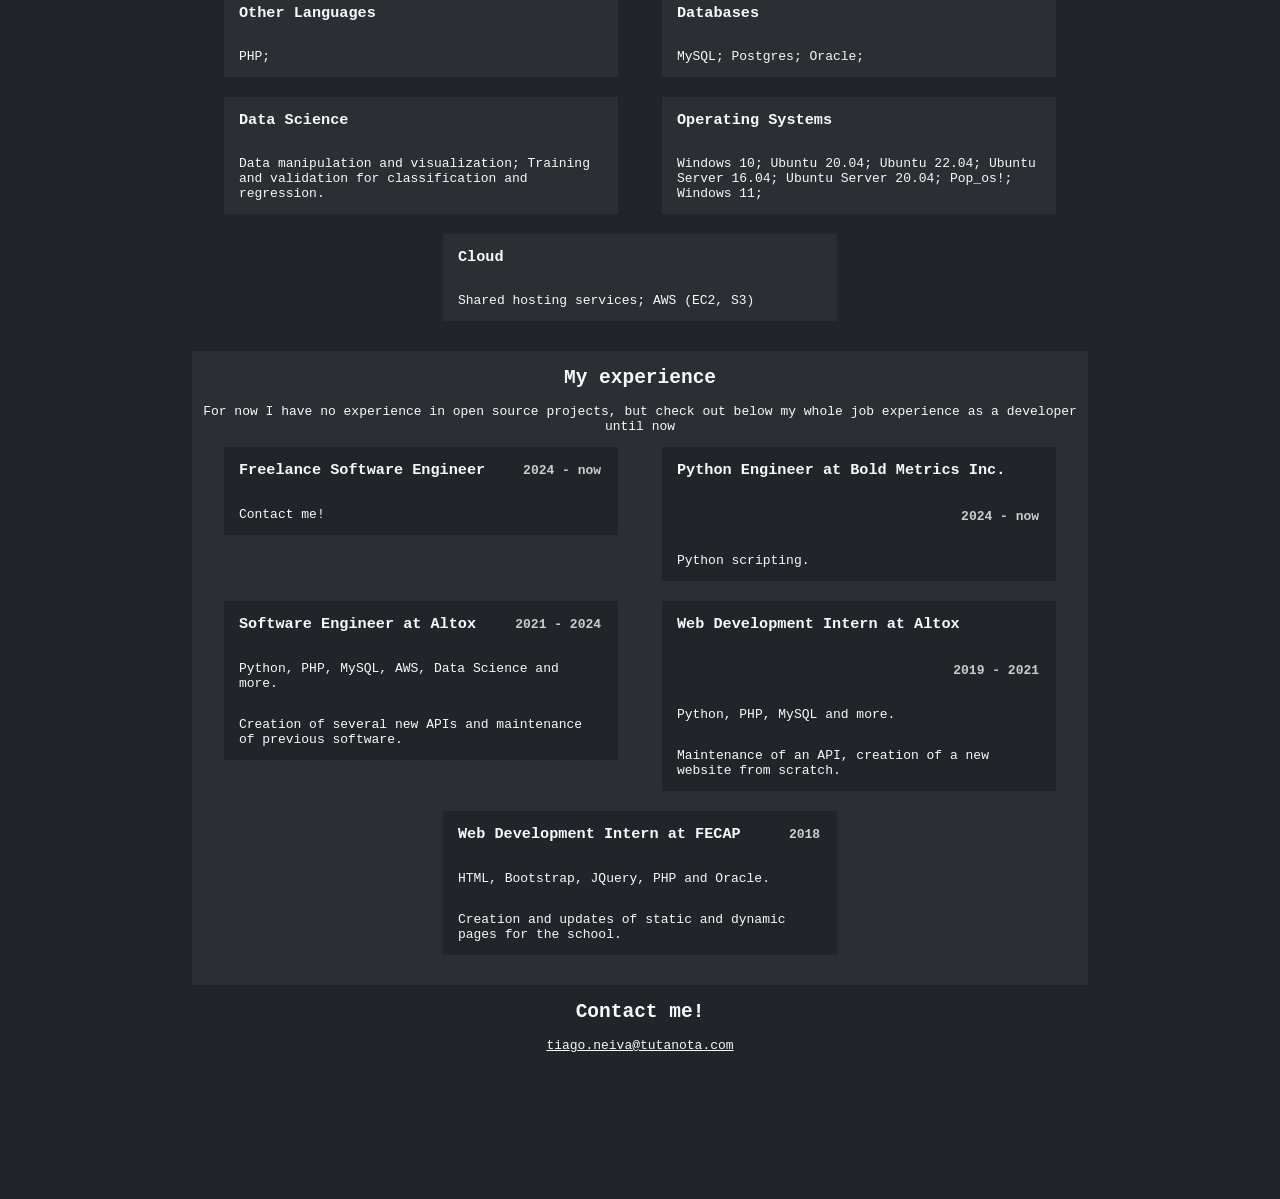
==== commit 88a924b4: "add more details links to each project" ====
--- a/index.html
+++ b/index.html
@@ -63,10 +63,15 @@
                                 </p>
                             </div>
                             <div class="my-row">
-                                <a 
-                                href="https://github.com/Niaev/niaev.github.io" target="_blank">
-                                    GitHub repo
-                                </a>
+                                <div class="my-col">
+                                    <a 
+                                    href="https://github.com/Niaev/niaev.github.io" target="_blank">
+                                        GitHub repo
+                                    </a>
+                                    <a href="">
+                                        More details
+                                    </a>
+                                </div>
                             </div>
                             <div class="my-row">
                                 <span class="tag first" id="type">PORTIFOLIO</span>
@@ -93,10 +98,15 @@
                                 </p>
                             </div>
                             <div class="my-row">
-                                <a 
-                                href="https://github.com/Niaev/py-target-shooter" target="_blank">
-                                    GitHub repo
-                                </a>
+                                <div class="my-col">
+                                    <a 
+                                    href="https://github.com/Niaev/py-target-shooter" target="_blank">
+                                        GitHub repo
+                                    </a>
+                                    <a href="">
+                                        More details
+                                    </a>
+                                </div>
                             </div>
                             <div class="my-row">
                                 <span class="tag first" id="type">FIRST GAME!</span>
@@ -119,10 +129,15 @@
                                 </p>
                             </div>
                             <div class="my-row">
-                                <a 
-                                href="https://github.com/Niaev/t-code" target="_blank">
-                                    GitHub repo
-                                </a>
+                                <div class="my-col">
+                                    <a 
+                                    href="https://github.com/Niaev/t-code" target="_blank">
+                                        GitHub repo
+                                    </a>
+                                    <a href="">
+                                        More details
+                                    </a>
+                                </div>
                             </div>
                             <div class="my-row">
                                 <span class="tag first" id="type">CRYPTOGRAPHY</span>
@@ -151,10 +166,15 @@
                                 </p>
                             </div>
                             <div class="my-row">
-                                <a 
-                                href="https://github.com/Niaev/cry2-web" target="_blank">
-                                    GitHub repo
-                                </a>
+                                <div class="my-col">
+                                    <a 
+                                    href="https://github.com/Niaev/cry2-web" target="_blank">
+                                        GitHub repo
+                                    </a>
+                                    <a href="">
+                                        More details
+                                    </a>
+                                </div>
                             </div>
                             <div class="my-row">
                                 <span class="tag first" id="type">CRYPTOGRAPHY</span>
@@ -177,10 +197,15 @@
                                 </p>
                             </div>
                             <div class="my-row">
-                                <a 
-                                href="https://github.com/Niaev/cpu_display" target="_blank">
-                                    GitHub repo
-                                </a>
+                                <div class="my-col">
+                                    <a 
+                                    href="https://github.com/Niaev/cpu_display" target="_blank">
+                                        GitHub repo
+                                    </a>
+                                    <a href="">
+                                        More details
+                                    </a>
+                                </div>
                             </div>
                             <div class="my-row">
                                 <span class="tag first" id="type">ELECTRONICS</span>
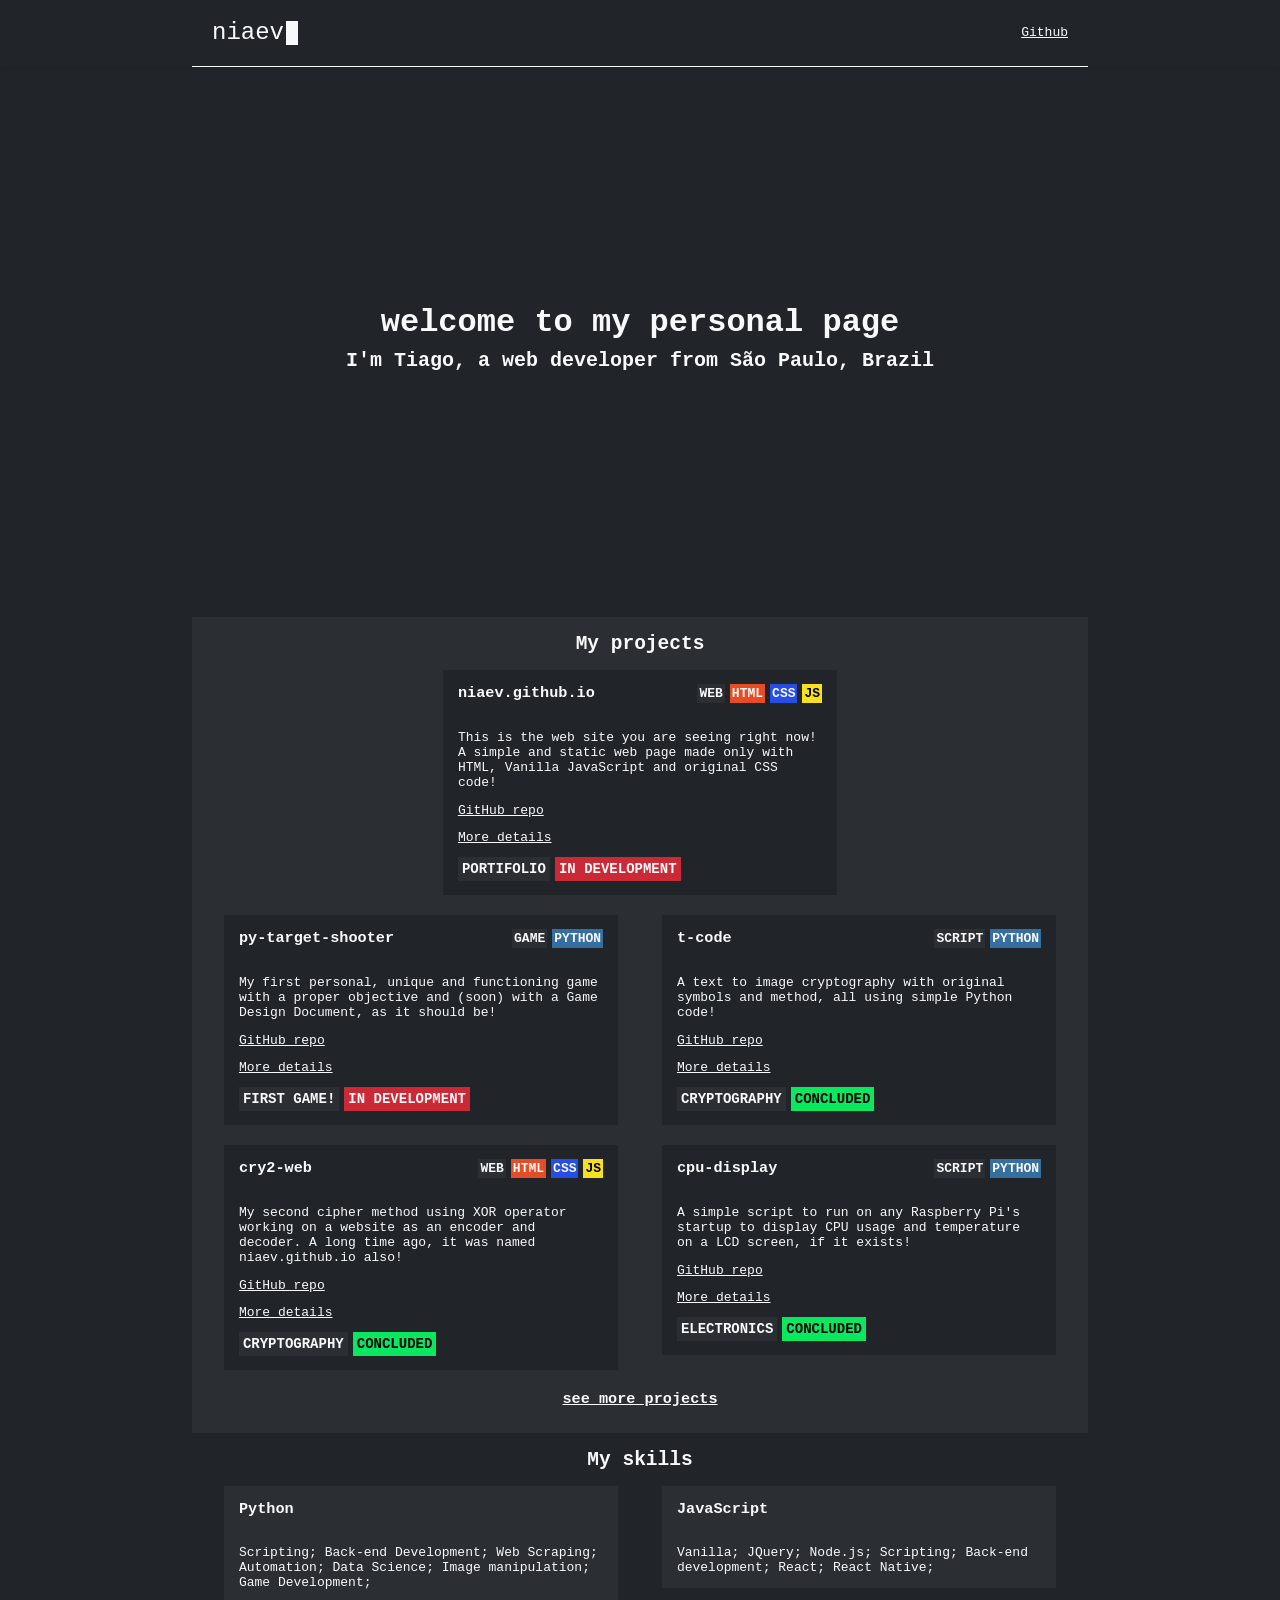
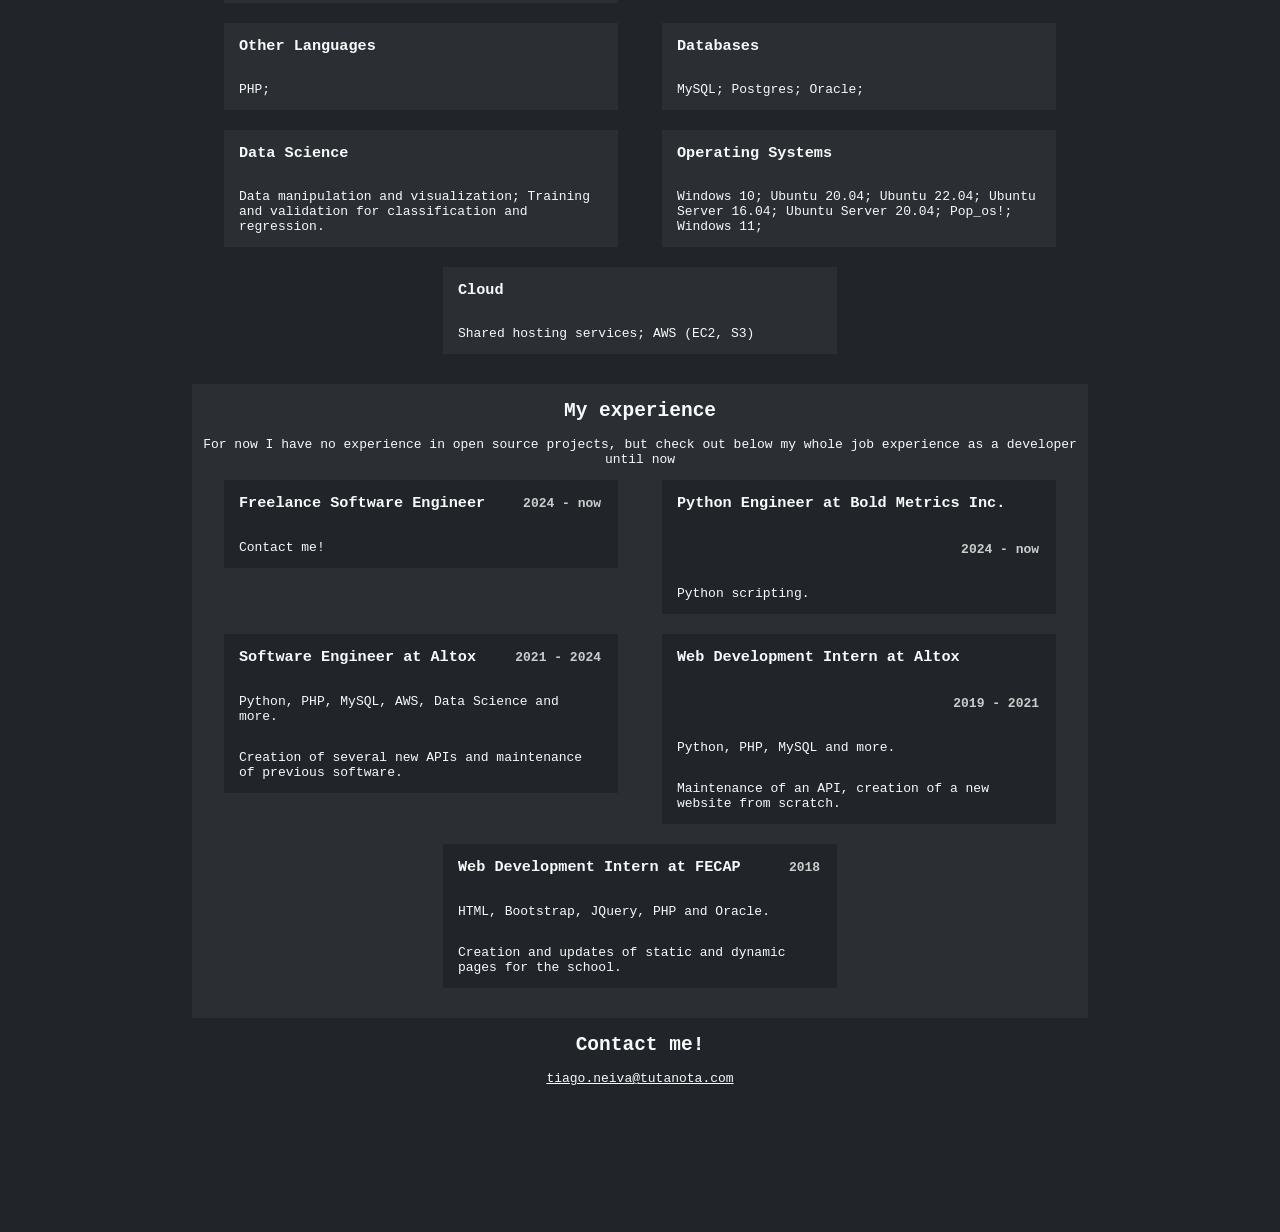
==== commit a758c778: "add see more projects link to project section" ====
--- a/index.html
+++ b/index.html
@@ -215,6 +215,10 @@
                     </div>
 
                 </div>
+
+                <h3 class="more">
+                    <a href="">see more projects</a>
+                </h3>
             
             </section>
 
--- a/public/css/projects.css
+++ b/public/css/projects.css
@@ -95,4 +95,12 @@
 
 .tag#type {
     --tag-bg-color: #817f821a;
+}
+
+.more {
+    text-align: center;
+}
+
+.more a {
+    color: #f8f9fa;
 }
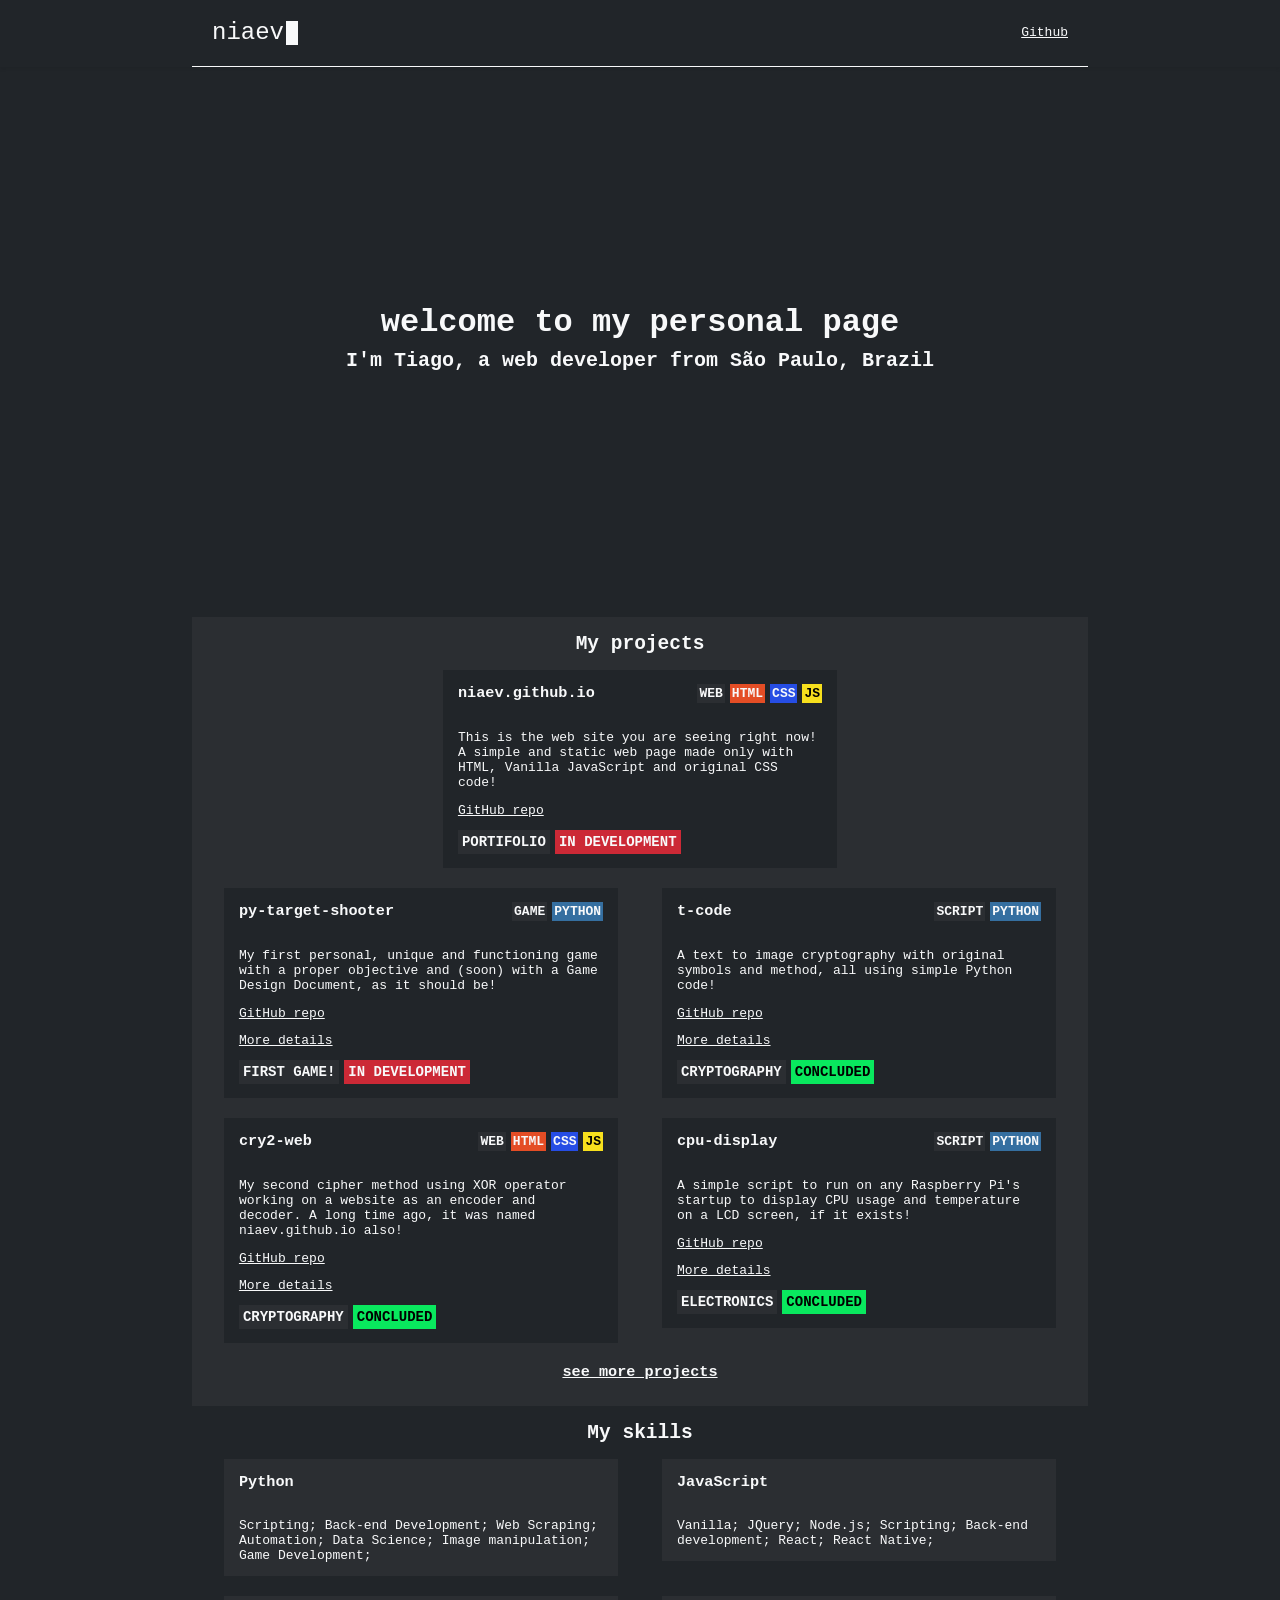
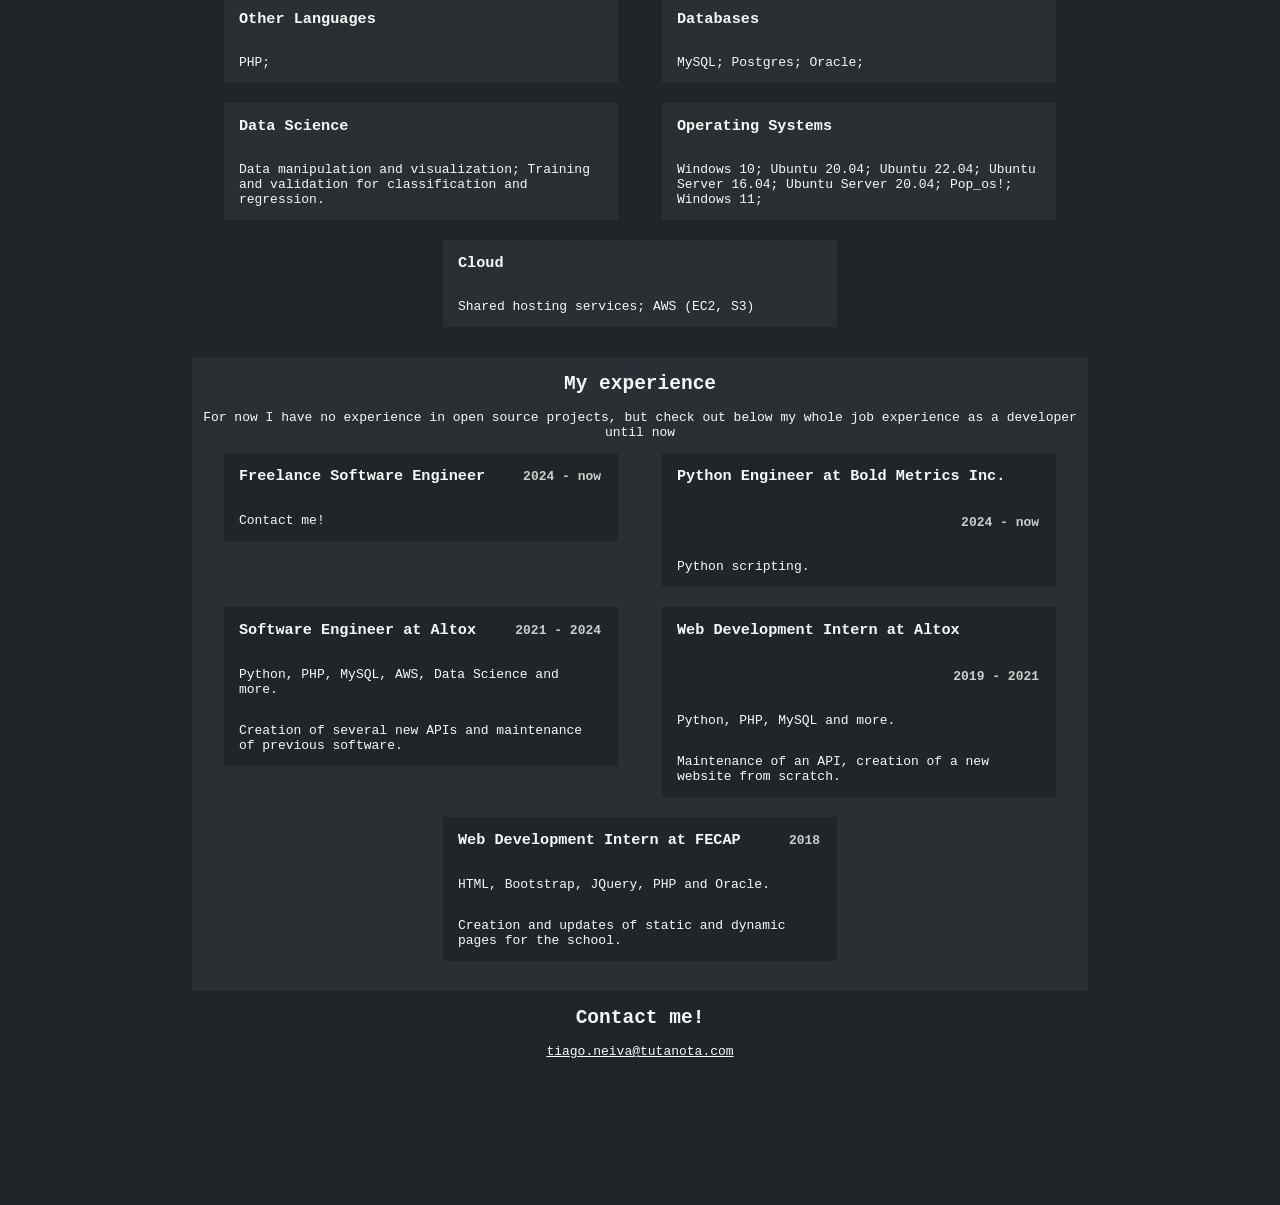
==== commit 7feaf2fe: "projects index + remove portifolio only page" ====
--- a/index.html
+++ b/index.html
@@ -68,9 +68,6 @@
                                     href="https://github.com/Niaev/niaev.github.io" target="_blank">
                                         GitHub repo
                                     </a>
-                                    <a href="">
-                                        More details
-                                    </a>
                                 </div>
                             </div>
                             <div class="my-row">
--- a/public/css/projects.css
+++ b/public/css/projects.css
@@ -103,4 +103,8 @@
 
 .more a {
     color: #f8f9fa;
+}
+
+.fake-section {
+    min-height: 0px;
 }
